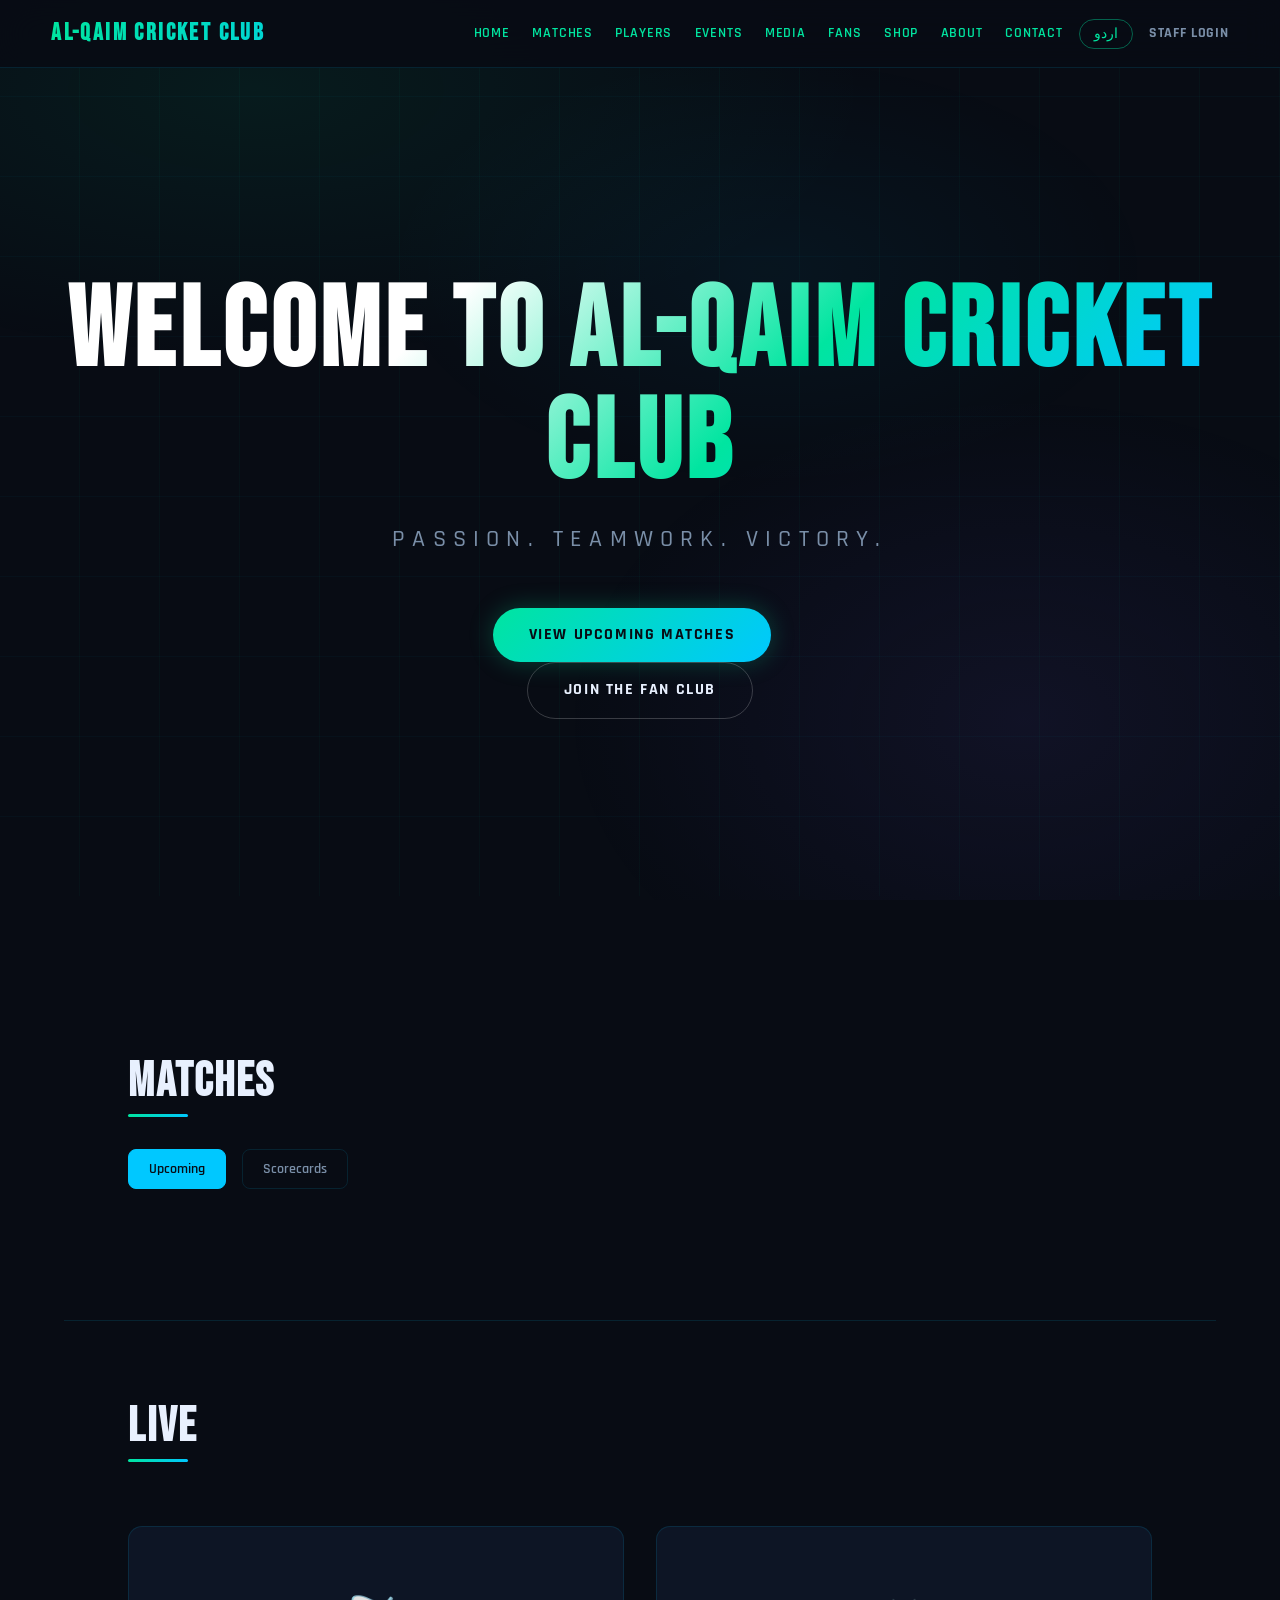
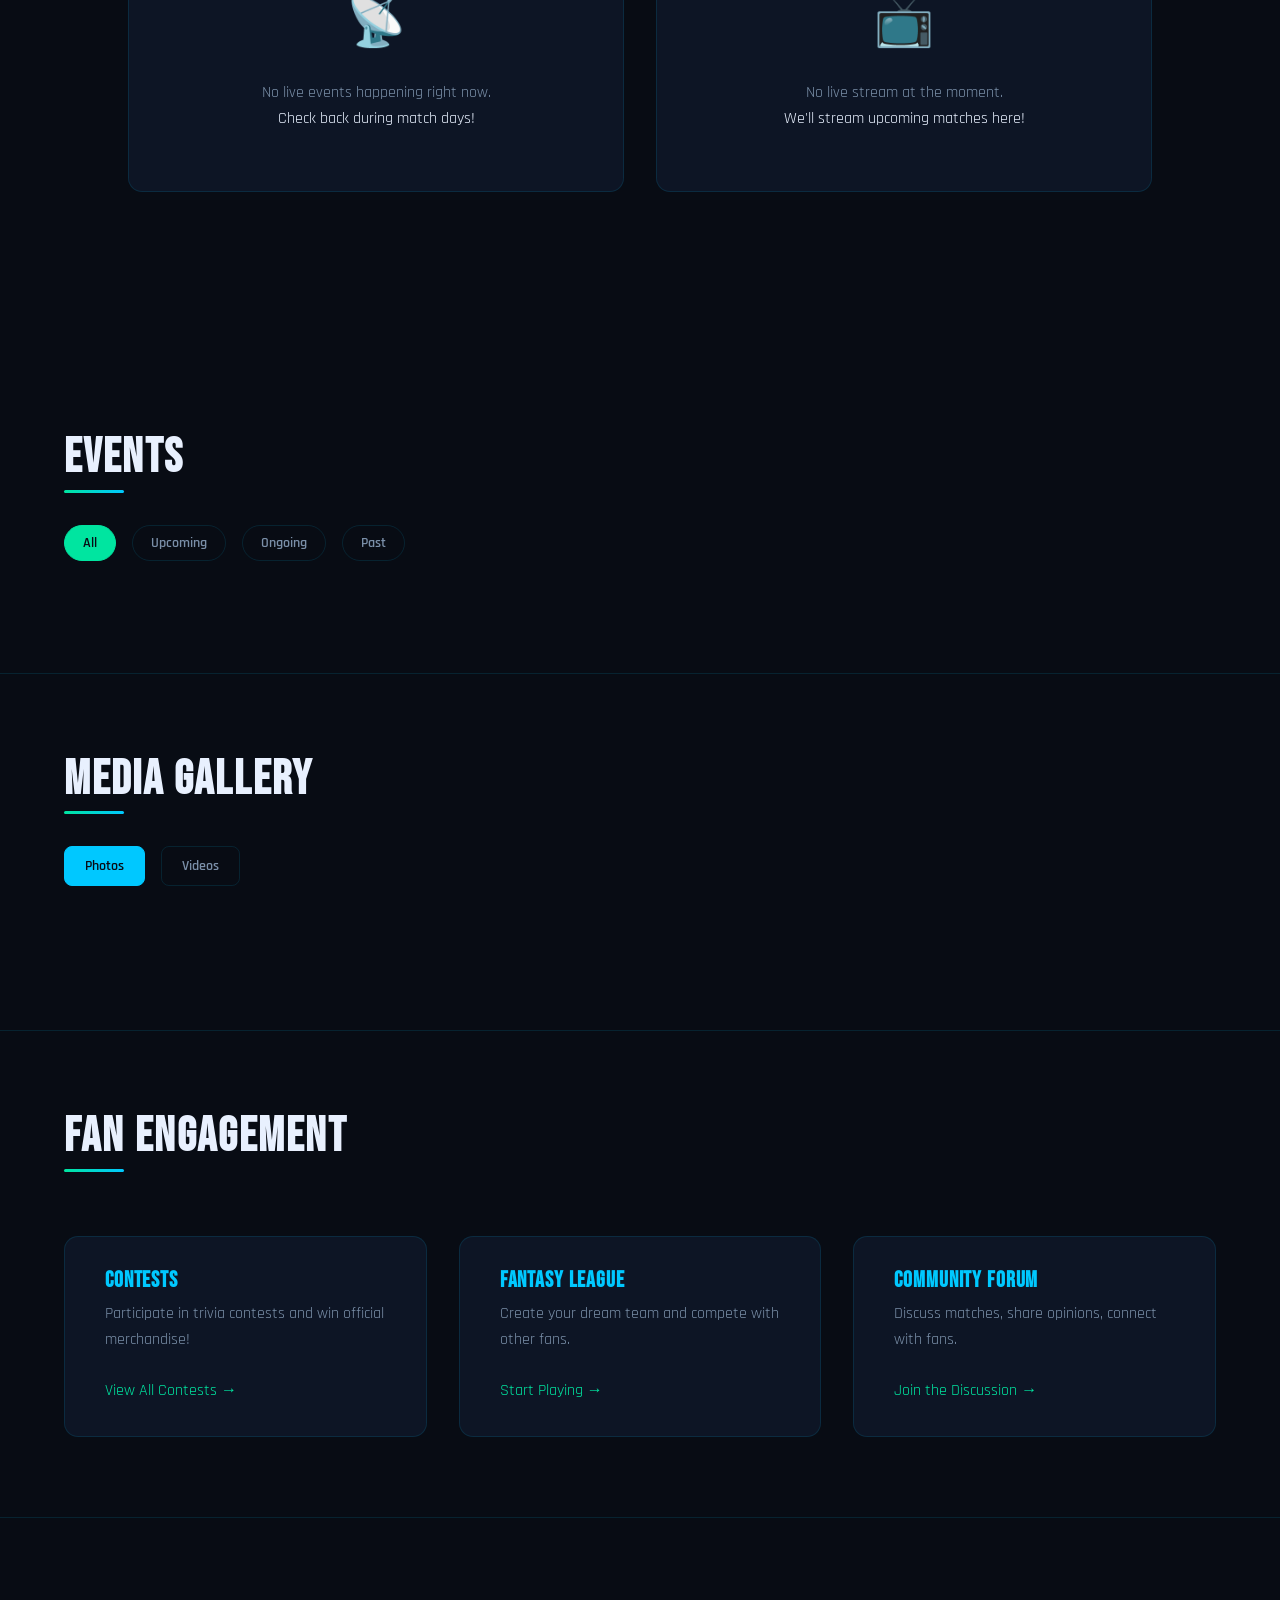
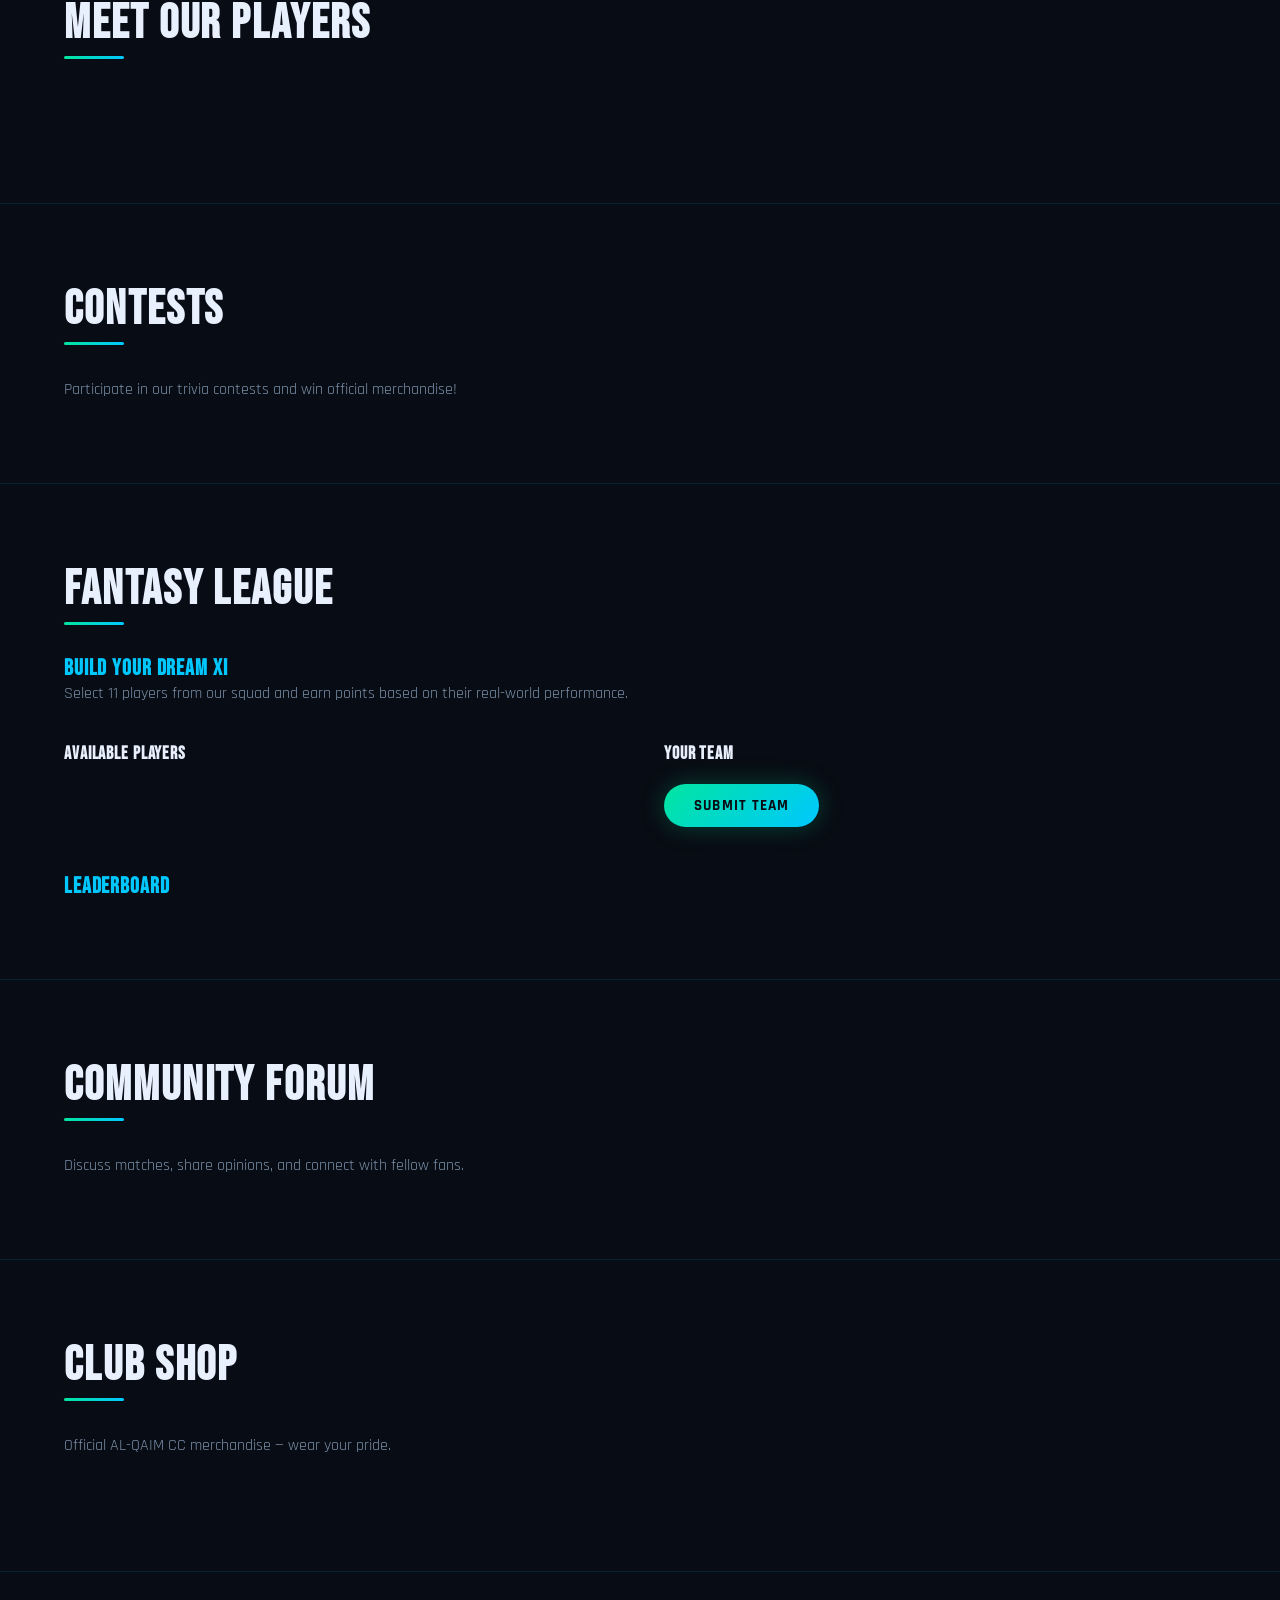
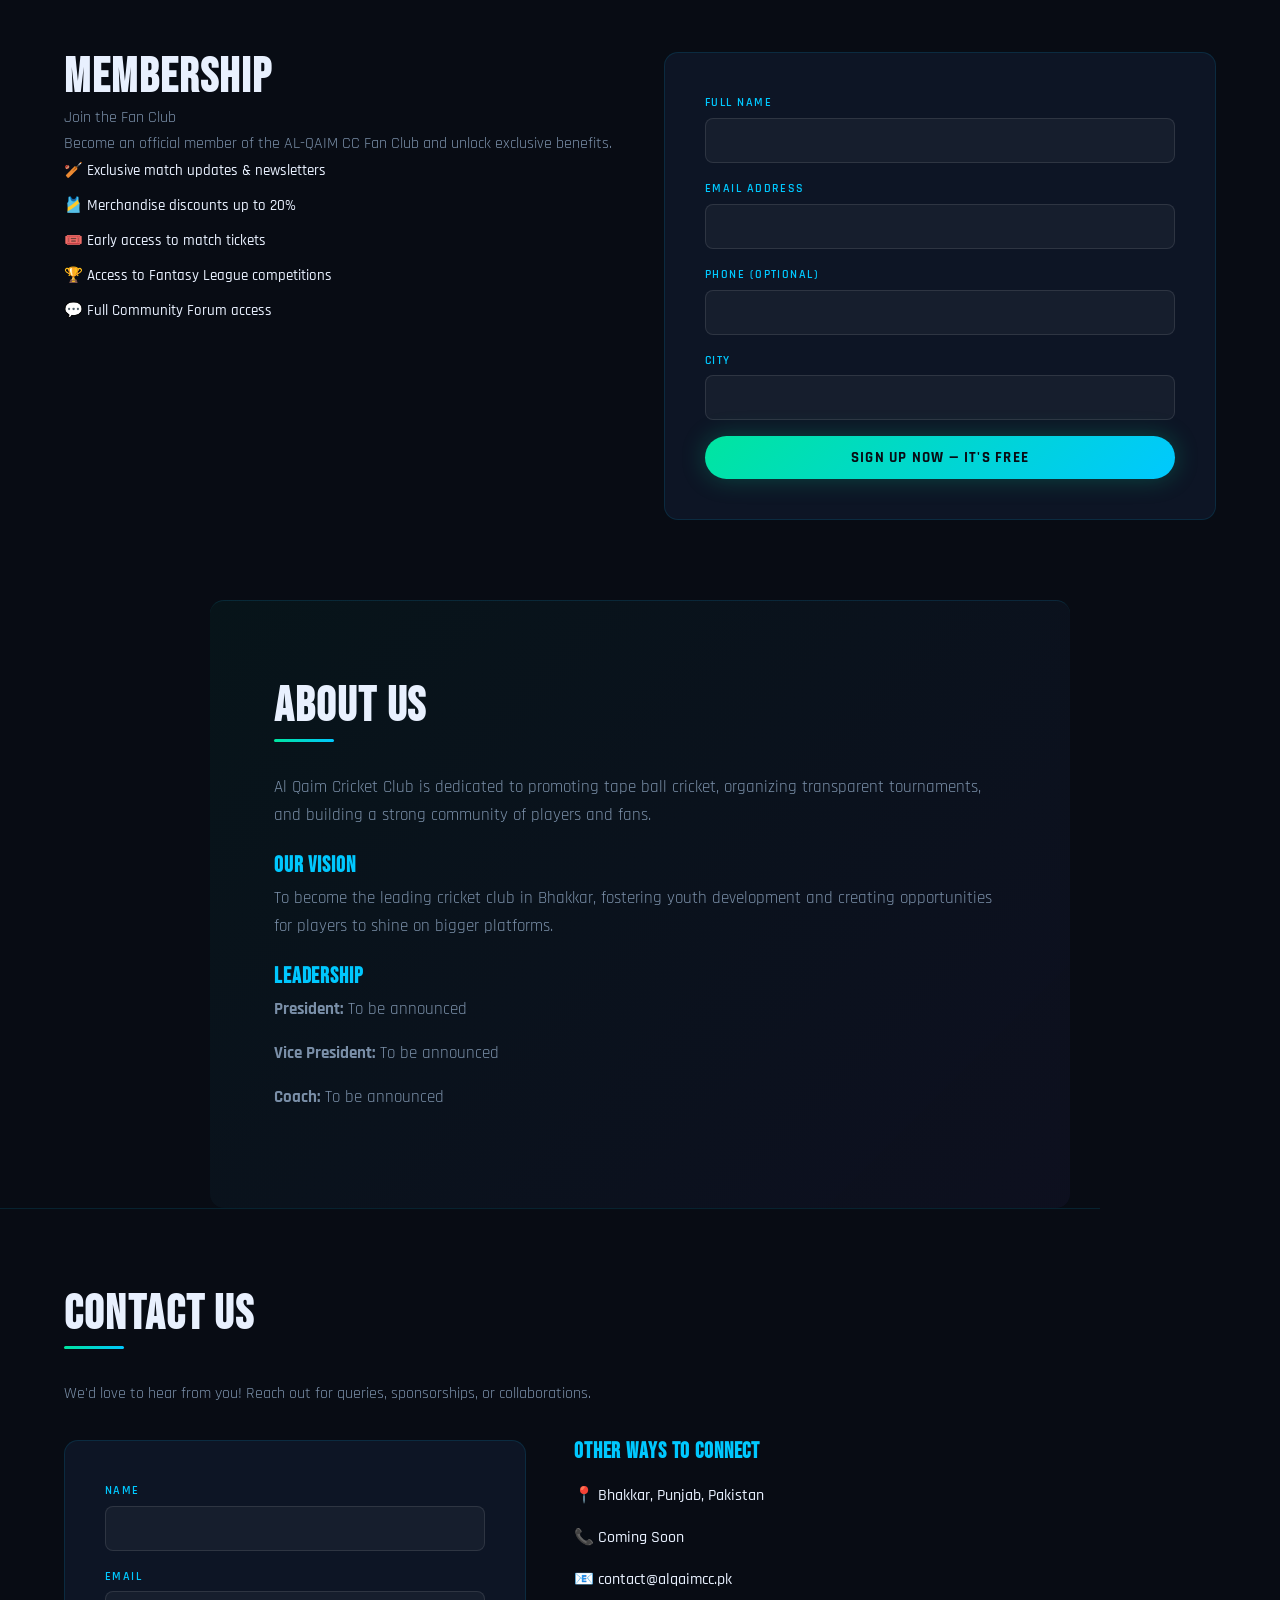
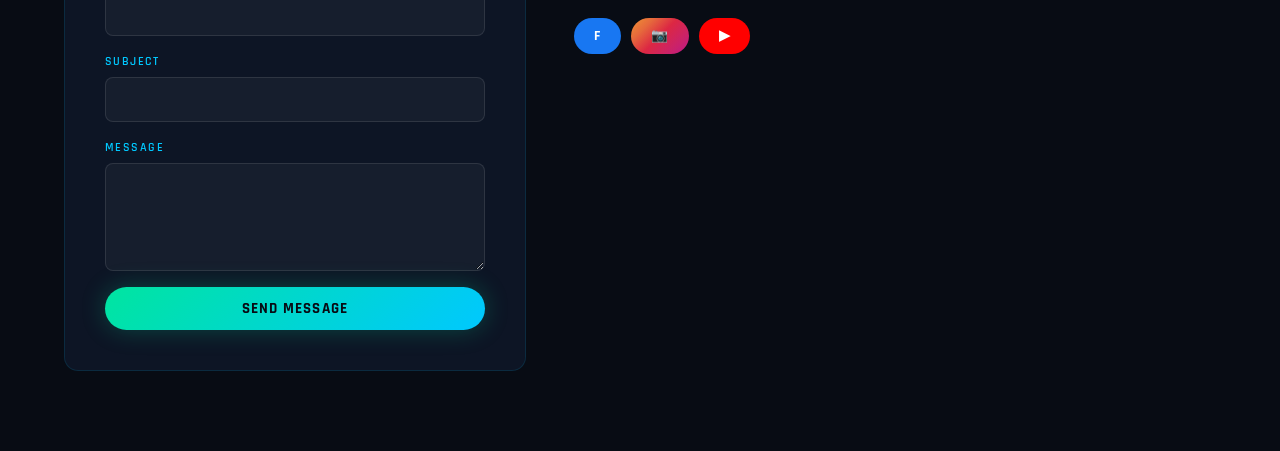
==== index.html @ 269bea6b "added the documents" ====
<!DOCTYPE html>
<html lang="en" dir="ltr">
<head>
  <meta charset="UTF-8">
  <meta name="viewport" content="width=device-width, initial-scale=1.0, maximum-scale=5.0, user-scalable=yes">
  <title>AL-QAIM CRICKET CLUB — Bhakkar, Punjab</title>
  <meta name="description" content="Official website of Al-Qaim Cricket Club, Bhakkar. Matches, players, live scores, events, media gallery and fan engagement.">
  <meta name="keywords" content="Al-Qaim Cricket Club, Bhakkar cricket, tape ball cricket, Pakistan cricket club">
  <meta name="author" content="AL-QAIM CRICKET CLUB">
  
  <!-- Open Graph (Social Sharing) -->
  <meta property="og:title" content="AL-QAIM CRICKET CLUB">
  <meta property="og:description" content="Official website of Al-Qaim Cricket Club, Bhakkar — Passion. Teamwork. Victory.">
  <meta property="og:type" content="website">
  <meta property="og:url" content="https://yourusername.github.io/al-qaim-cricket">
  <meta property="og:image" content="data:image/svg+xml,<svg xmlns='http://www.w3.org/2000/svg' viewBox='0 0 1200 630'><rect fill='%23080c14' width='1200' height='630'/><text x='600' y='315' font-size='200' text-anchor='middle' dominant-baseline='middle' fill='%2300e5a0'>🏏 AL-QAIM CC</text></svg>">
  
  <!-- Twitter Card -->
  <meta name="twitter:card" content="summary_large_image">
  <meta name="twitter:title" content="AL-QAIM CRICKET CLUB">
  <meta name="twitter:description" content="Official website of Al-Qaim Cricket Club, Bhakkar">
  
  <!-- Mobile & Icons -->
  <meta name="theme-color" content="#00e5a0">
  <meta name="apple-mobile-web-app-capable" content="yes">
  <meta name="apple-mobile-web-app-status-bar-style" content="black-translucent">
  <link rel="icon" href="data:image/svg+xml,<svg xmlns='http://www.w3.org/2000/svg' viewBox='0 0 100 100'><text y='.9em' font-size='90'>🏏</text></svg>">
  <link rel="apple-touch-icon" href="data:image/svg+xml,<svg xmlns='http://www.w3.org/2000/svg' viewBox='0 0 180 180'><rect fill='%23080c14' width='180' height='180' rx='40'/><text x='90' y='90' font-size='120' text-anchor='middle' dominant-baseline='middle'>🏏</text></svg>">
  
  <!-- Stylesheet -->
  <link rel="stylesheet" href="style.css">
</head>
<body>

  <!-- ══ NAV ══ -->
  <nav>
    <h1 data-i18n="nav_title">AL-QAIM CRICKET CLUB</h1>
    
    <!-- Mobile Menu Toggle -->
    <button class="hamburger" id="hamburger-toggle" aria-label="Toggle menu">
      <span></span>
      <span></span>
      <span></span>
    </button>
    
    <ul id="nav-menu" class="nav-menu">
      <li><a href="#hero"          data-i18n="nav_home">Home</a></li>
      <li><a href="#matches"       data-i18n="nav_matches">Matches</a></li>
      <li><a href="#players"       data-i18n="nav_players">Players</a></li>
      <li><a href="#events"        data-i18n="nav_events">Events</a></li>
      <li><a href="#media"         data-i18n="nav_media">Media</a></li>
      <li><a href="#fan-engagement" data-i18n="nav_fans">Fans</a></li>
      <li><a href="#shop"          data-i18n="nav_shop">Shop</a></li>
      <li><a href="#about"         data-i18n="nav_about">About</a></li>
      <li><a href="#contact"       data-i18n="nav_contact">Contact</a></li>
    </ul>
    
    <div class="nav-right">
      <button id="lang-toggle" class="lang-btn" onclick="toggleLanguage()" aria-label="Switch language">اردو</button>
      <a href="#" id="admin-login-link" data-i18n="nav_login">Staff Login</a>
    </div>
  </nav>

  <!-- ══ HERO ══ -->
  <header>
    <section id="hero">
      <h1 data-i18n="hero_title">Welcome to AL-QAIM CRICKET CLUB</h1>
      <p data-i18n="hero_sub">Passion. Teamwork. Victory.</p>
      <a href="#matches" data-i18n="hero_cta1">View Upcoming Matches</a>
      <a href="#membership" data-i18n="hero_cta2">Join the Fan Club</a>
    </section>
  </header>

  <main>
    <!-- ══ MATCHES ══ -->
    <section id="matches">
      <h2 data-i18n="matches_title">Matches</h2>
      <div class="matches-tabs">
        <button class="tab-btn active" onclick="switchMatchTab('upcoming',this)" data-i18n="tab_upcoming">Upcoming</button>
        <button class="tab-btn" onclick="switchMatchTab('scorecard',this)" data-i18n="tab_scorecard">Scorecards</button>
      </div>

      <!-- Upcoming -->
      <div id="tab-upcoming" class="tab-panel">
        <div class="section-header-row" style="margin-bottom:1.2rem;">
          <span></span>
          <button class="admin-btn add-btn hidden" id="open-add-match-modal" data-i18n="btn_add_match">+ Add Match</button>
        </div>
        <div id="upcoming-matches-list"></div>
      </div>

      <!-- Scorecards -->
      <div id="tab-scorecard" class="tab-panel hidden">
        <div class="section-header-row" style="margin-bottom:1.2rem;">
          <span></span>
          <button class="admin-btn add-btn hidden" id="open-add-scorecard-btn" data-i18n="btn_add_scorecard">+ Add Scorecard</button>
        </div>
        <div id="scorecards-list"></div>
      </div>
    </section>

    <!-- ══ LIVE ══ -->
    <section id="live-scores">
      <h2 data-i18n="live_title">Live</h2>
      <div class="live-grid">
        <!-- Score Panel -->
        <div class="live-score-card">
          <div id="live-no-match" class="live-offline">
            <div class="live-offline-icon">📡</div>
            <p data-i18n="live_no_event">No live events happening right now.</p>
            <span data-i18n="live_check_back">Check back during match days!</span>
          </div>
          <div id="live-score-panel" class="hidden">
            <p><strong data-i18n="live_team">AL-QAIM CC</strong> vs <strong id="live-opponent">—</strong></p>
            <p data-i18n="live_score_label">Score: <span id="live-runs">0</span>/<span id="live-wickets">0</span> (<span id="live-overs">0.0</span> overs)</p>
            <p data-i18n="live_target_label">Target: <span id="live-target">—</span></p>
            <p data-i18n="live_status_label">Status: <span id="live-status">—</span></p>
          </div>
          <div class="admin-only hidden live-admin-controls">
            <button class="admin-btn add-btn" onclick="openUpdateScoreModal()" data-i18n="btn_update_score">Update Score</button>
            <button class="admin-btn delete-btn" onclick="toggleLiveMatch()" id="live-toggle-btn" data-i18n="btn_go_live">Go Live</button>
          </div>
        </div>
        <!-- Streaming Panel -->
        <div class="live-stream-card">
          <div id="stream-offline" class="live-offline">
            <div class="live-offline-icon">📺</div>
            <p data-i18n="stream_no_event">No live stream at the moment.</p>
            <span data-i18n="stream_check_back">We'll stream upcoming matches here!</span>
          </div>
          <div id="stream-active" class="hidden">
            <div id="stream-embed-wrap"></div>
          </div>
          <div class="admin-only hidden" style="margin-top:1rem;">
            <button class="admin-btn add-btn" onclick="openStreamModal()" data-i18n="btn_set_stream">Set Stream URL</button>
            <button class="admin-btn delete-btn" onclick="stopStream()" id="stop-stream-btn" style="display:none;" data-i18n="btn_stop_stream">Stop Stream</button>
          </div>
        </div>
      </div>
    </section>
  </main>

  <!-- ══ EVENTS ══ -->
  <section id="events">
    <h2 data-i18n="events_title">Events</h2>
    <div class="events-filter">
      <button class="filter-btn active" onclick="filterEvents('all',this)" data-i18n="filter_all">All</button>
      <button class="filter-btn" onclick="filterEvents('upcoming',this)" data-i18n="filter_upcoming">Upcoming</button>
      <button class="filter-btn" onclick="filterEvents('current',this)" data-i18n="filter_current">Ongoing</button>
      <button class="filter-btn" onclick="filterEvents('past',this)" data-i18n="filter_past">Past</button>
      <button class="admin-btn add-btn hidden" id="open-add-event-btn" style="margin-left:auto;" data-i18n="btn_add_event">+ Add Event</button>
    </div>
    <div id="events-list"></div>
  </section>

  <!-- ══ MEDIA GALLERY ══ -->
  <section id="media">
    <h2 data-i18n="media_title">Media Gallery</h2>
    <div class="media-tabs">
      <button class="tab-btn active" onclick="switchMediaTab('photos',this)" data-i18n="tab_photos">Photos</button>
      <button class="tab-btn" onclick="switchMediaTab('videos',this)" data-i18n="tab_videos">Videos</button>
    </div>

    <div id="media-tab-photos" class="tab-panel">
      <div class="section-header-row" style="margin-bottom:1.2rem;">
        <span class="media-count" id="photo-count"></span>
        <button class="media-mgr-btn add-btn hidden" onclick="document.getElementById('photo-file-input').click()" data-i18n="btn_add_photo">+ Add Photos</button>
        <input type="file" id="photo-file-input" accept="image/*" multiple style="display:none" onchange="handlePhotoUpload(event)" aria-label="Upload photos">
      </div>
      <div id="photo-gallery" class="media-grid"></div>
    </div>

    <div id="media-tab-videos" class="tab-panel hidden">
      <div class="section-header-row" style="margin-bottom:1.2rem;">
        <span class="media-count" id="video-count"></span>
        <button class="media-mgr-btn add-btn hidden" onclick="document.getElementById('video-url-input').click()" data-i18n="btn_add_video">+ Add Videos</button>
        <input type="text" id="video-url-input" placeholder="Paste YouTube/Vimeo URL" style="display:none" onchange="handleVideoInput(event)" aria-label="Video URL input">
      </div>
      <div id="video-gallery" class="media-grid"></div>
    </div>
  </section>

  <!-- ══ FAN ENGAGEMENT ══ -->
  <section id="fan-engagement">
    <h2 data-i18n="fans_title">Fan Engagement</h2>
    <div style="display:grid; grid-template-columns:repeat(auto-fit,minmax(300px,1fr)); gap:2rem; margin-top:2rem;">
      <!-- Contests Card -->
      <div class="section-card">
        <h3 style="margin-bottom:0.5rem;" data-i18n="fans_contests">Contests</h3>
        <p style="margin-bottom:1.5rem;" data-i18n="fans_contests_sub">Participate in trivia contests and win official merchandise!</p>
        <a href="#contests" data-i18n="fans_view_contests">View All Contests →</a>
      </div>
      <!-- Fantasy Card -->
      <div class="section-card">
        <h3 style="margin-bottom:0.5rem;" data-i18n="fans_fantasy">Fantasy League</h3>
        <p style="margin-bottom:1.5rem;" data-i18n="fans_fantasy_sub">Create your dream team and compete with other fans.</p>
        <a href="#fantasy" data-i18n="fans_play">Start Playing →</a>
      </div>
      <!-- Forum Card -->
      <div class="section-card">
        <h3 style="margin-bottom:0.5rem;" data-i18n="fans_forum">Community Forum</h3>
        <p style="margin-bottom:1.5rem;" data-i18n="fans_forum_sub">Discuss matches, share opinions, connect with fans.</p>
        <a href="#forum" data-i18n="fans_discuss">Join the Discussion →</a>
      </div>
    </div>
  </section>

  <!-- ══ PLAYERS ══ -->
  <section id="players">
    <h2 data-i18n="players_title">Meet Our Players</h2>
    <button class="admin-btn add-btn hidden" id="open-add-player-btn" style="margin-bottom:2rem;" data-i18n="btn_add_player">+ Add Player</button>
    <div class="player-profiles" id="player-profiles"></div>
  </section>

  <!-- ══ CONTESTS ══ -->
  <section id="contests">
    <h2 data-i18n="contests_title">Contests</h2>
    <p data-i18n="contests_sub">Participate in our trivia contests and win official merchandise!</p>
    <button class="admin-btn add-btn hidden" id="open-add-contest-btn" style="margin-bottom:2rem;" data-i18n="btn_add_contest">+ Add Contest</button>
    <div id="contests-list"></div>
  </section>

  <!-- ══ FANTASY LEAGUE ══ -->
  <section id="fantasy">
    <h2 data-i18n="fantasy_title">Fantasy League</h2>
    <h3 data-i18n="fantasy_sub">Build Your Dream XI</h3>
    <p data-i18n="fantasy_desc">Select 11 players from our squad and earn points based on their real-world performance.</p>
    <div style="display:grid; grid-template-columns:1fr 1fr; gap:3rem; margin-top:2rem;">
      <div><h4 data-i18n="fantasy_available">Available Players</h4><div id="fantasy-players"></div></div>
      <div><h4>Your Team</h4><div id="fantasy-team"></div><button class="btn-primary" style="margin-top:1rem;" data-i18n="fantasy_submit">Submit Team</button></div>
    </div>
    <h3 style="margin-top:3rem;" data-i18n="fantasy_lb">Leaderboard</h3>
    <div id="fantasy-leaderboard"></div>
  </section>

  <!-- ══ FORUM ══ -->
  <section id="forum">
    <h2 data-i18n="forum_title">Community Forum</h2>
    <p data-i18n="forum_sub">Discuss matches, share opinions, and connect with fellow fans.</p>
    <button class="admin-btn add-btn hidden" id="open-add-topic-btn" style="margin-bottom:2rem;" onclick="openModal('new-topic-modal')" data-i18n="forum_new_topic">+ Start New Topic</button>
    <div id="forum-topics"></div>
  </section>

  <!-- ══ SHOP ══ -->
  <section id="shop">
    <h2 data-i18n="shop_title">Club Shop</h2>
    <p data-i18n="shop_sub">Official AL-QAIM CC merchandise — wear your pride.</p>
    <button class="admin-btn add-btn hidden" id="open-add-product-btn" style="margin-bottom:2rem;" data-i18n="btn_add_product">+ Add Product</button>
    <div id="shop-grid" class="shop-grid"></div>
  </section>

  <!-- ══ MEMBERSHIP ══ -->
  <section id="membership">
    <div class="membership-grid">
      <div class="membership-info">
        <h2 data-i18n="mem_title">Membership</h2>
        <p data-i18n="mem_join">Join the Fan Club</p>
        <p data-i18n="mem_desc">Become an official member of the AL-QAIM CC Fan Club and unlock exclusive benefits.</p>
        <ul class="benefit-list">
          <li data-i18n="mem_b1">🏏 Exclusive match updates & newsletters</li>
          <li data-i18n="mem_b2">🎽 Merchandise discounts up to 20%</li>
          <li data-i18n="mem_b3">🎟️ Early access to match tickets</li>
          <li data-i18n="mem_b4">🏆 Access to Fantasy League competitions</li>
          <li data-i18n="mem_b5">💬 Full Community Forum access</li>
        </ul>
        <div class="member-count" id="member-count"></div>
        <div class="admin-panel hidden" id="members-admin-panel">
          <h3 style="margin-top:2rem;">Member List</h3>
          <table class="members-table" id="members-table"></table>
        </div>
      </div>
      <form id="membership-form" style="background:var(--bg-card); border:1px solid var(--border); border-radius:var(--radius); padding:2.5rem;">
        <div class="form-group"><label data-i18n="mem_name">Full Name</label><input type="text" id="mem-name" required></div>
        <div class="form-group"><label data-i18n="mem_email">Email Address</label><input type="email" id="mem-email" required></div>
        <div class="form-group"><label data-i18n="mem_phone">Phone (optional)</label><input type="tel" id="mem-phone"></div>
        <div class="form-group"><label data-i18n="mem_city">City</label><input type="text" id="mem-city"></div>
        <button type="submit" class="btn-primary" style="width:100%;" data-i18n="mem_submit">Sign Up Now — It's Free</button>
      </form>
    </div>
    <div id="membership-success-modal" class="modal-overlay hidden">
      <div class="modal-box">
        <h3 data-i18n="mem_success_title">Welcome to the family!</h3>
        <p data-i18n="mem_success_sub">You're now an official AL-QAIM CC Fan Club member.</p>
        <button class="btn-primary" onclick="closeModal('membership-success-modal')" style="width:100%; margin-top:1rem;">Close</button>
      </div>
    </div>
  </section>

  <!-- ══ ABOUT ══ -->
  <section id="about">
    <h2 data-i18n="about_title">About Us</h2>
    <p data-i18n="about_p1">Al Qaim Cricket Club is dedicated to promoting tape ball cricket, organizing transparent tournaments, and building a strong community of players and fans.</p>
    
    <h3 data-i18n="about_vision">Our Vision</h3>
    <p data-i18n="about_vision_p">To become the leading cricket club in Bhakkar, fostering youth development and creating opportunities for players to shine on bigger platforms.</p>
    
    <h3 data-i18n="about_leadership">Leadership</h3>
    <p><strong data-i18n="about_president">President:</strong> <span id="president-name">To be announced</span></p>
    <p><strong data-i18n="about_vp">Vice President:</strong> <span id="vp-name">To be announced</span></p>
    <p><strong data-i18n="about_coach">Coach:</strong> <span id="coach-name">To be announced</span></p>
  </section>

  <!-- ══ CONTACT ══ -->
  <section id="contact">
    <h2 data-i18n="contact_title">Contact Us</h2>
    <p data-i18n="contact_sub">We'd love to hear from you! Reach out for queries, sponsorships, or collaborations.</p>
    
    <div class="contact-grid">
      <form id="contact-form" class="contact-form">
        <div class="form-group"><label data-i18n="contact_name">Name</label><input type="text" id="contact-name" required></div>
        <div class="form-group"><label data-i18n="contact_email">Email</label><input type="email" id="contact-email" required></div>
        <div class="form-group"><label data-i18n="contact_subject">Subject</label><input type="text" id="contact-subject" required></div>
        <div class="form-group"><label data-i18n="contact_message">Message</label><textarea id="contact-message" rows="4" required></textarea></div>
        <button type="submit" class="btn-primary" style="width:100%;" data-i18n="contact_send">Send Message</button>
      </form>
      
      <div class="contact-info">
        <h3 data-i18n="contact_other">Other Ways to Connect</h3>
        <div class="contact-detail">📍 Bhakkar, Punjab, Pakistan</div>
        <div class="contact-detail">📞 Coming Soon</div>
        <div class="contact-detail">📧 contact@alqaimcc.pk</div>
        <div class="social-links">
          <button class="social-btn fb" onclick="alert('Facebook page coming soon')" aria-label="Facebook">f</button>
          <button class="social-btn ig" onclick="alert('Instagram coming soon')" aria-label="Instagram">📷</button>
          <button class="social-btn yt" onclick="alert('YouTube channel coming soon')" aria-label="YouTube">▶</button>
        </div>
        <div class="admin-panel hidden" id="contact-admin-panel" style="margin-top:2rem;">
          <h3>Messages</h3>
          <div class="messages-list" id="messages-list"></div>
        </div>
      </div>
    </div>
  </section>

  <!-- ══ LOGIN MODAL ══ -->
  <div id="login-modal" class="modal-overlay hidden">
    <div class="login-box">
      <div class="login-logo" data-i18n="nav_title">AL-QAIM CRICKET CLUB</div>
      <div class="login-sub" data-i18n="login_sub">Staff Panel — Secure Login</div>
      <label data-i18n="login_user">Username</label>
      <input type="text" id="u-input" placeholder="admin / mediamgr / scorekeeper / shopmgr" autocomplete="off">
      <label data-i18n="login_pass">Password</label>
      <input type="password" id="p-input" placeholder="•••••" autocomplete="off">
      <button id="login-btn" onclick="doLogin()" data-i18n="login_btn">Login</button>
      <div id="login-error" data-i18n="login_error">⚠ Invalid credentials. Please try again.</div>
      <button class="close-btn" onclick="closeLoginModal()">&times;</button>
      <div style="margin-top: 1.5rem; padding-top: 1.5rem; border-top: 1px solid var(--border); font-size: 0.8rem; color: var(--text-muted);">
        <strong>⚠️ NOTE FOR PRODUCTION:</strong> This authentication is client-side only for demonstration. For production deployment, implement server-side authentication with proper security.
      </div>
    </div>
  </div>

  <!-- ══ MODALS (Rest of modals from original file) ══ -->
  <!-- Add Match Modal -->
  <div id="add-match-modal" class="modal-overlay hidden">
    <div class="modal-box">
      <span class="close-btn" onclick="closeModal('add-match-modal')">&times;</span>
      <h3>Add New Match</h3>
      <form id="add-match-form">
        <div class="form-group"><label>Opponent</label><input type="text" required></div>
        <div class="form-group"><label>Date</label><input type="date" required></div>
        <div class="form-group"><label>Venue</label><input type="text" required></div>
        <div class="form-group"><label>Match Type</label><select><option>T20</option><option>ODI</option><option>Test</option></select></div>
        <button type="submit" class="btn-primary">Add Match</button>
      </form>
    </div>
  </div>

  <!-- Add Player Modal -->
  <div id="add-player-modal" class="modal-overlay hidden">
    <div class="modal-box modal-wide">
      <span class="close-btn" onclick="closeModal('add-player-modal')">&times;</span>
      <h3>Add Player</h3>
      <form id="add-player-form">
        <div style="display:grid; grid-template-columns:1fr 1fr; gap:1rem;">
          <div class="form-group"><label>Player Name</label><input type="text" id="p-name" required></div>
          <div class="form-group"><label>Jersey #</label><input type="number" id="p-jersey" min="1" max="99"></div>
          <div class="form-group">
            <label>Role</label>
            <select id="p-role" required>
              <option value="">Select role</option>
              <option>Batsman</option><option>Bowler</option><option>All-rounder</option><option>Wicketkeeper</option>
            </select>
          </div>
          <div class="form-group"><label>Batting Style</label><input type="text" id="p-bat-style" placeholder="Right-hand / Left-hand"></div>
          <div class="form-group"><label>Bowling Style</label><input type="text" id="p-bowl-style" placeholder="Right-arm fast / Leg-spin..."></div>
          <div class="form-group"><label>Matches Played</label><input type="number" id="p-matches" min="0" value="0"></div>
          <div class="form-group"><label>Runs Scored</label><input type="number" id="p-runs" min="0" value="0"></div>
          <div class="form-group"><label>Highest Score</label><input type="number" id="p-hs" min="0" value="0"></div>
          <div class="form-group"><label>Batting Avg</label><input type="number" id="p-avg" step="0.01" min="0" value="0"></div>
          <div class="form-group"><label>Strike Rate</label><input type="number" id="p-sr" step="0.01" min="0" value="0"></div>
          <div class="form-group"><label>Wickets</label><input type="number" id="p-wkts" min="0" value="0"></div>
          <div class="form-group"><label>Best Bowling</label><input type="text" id="p-bb" placeholder="e.g. 4/18"></div>
          <div class="form-group"><label>Bowling Avg</label><input type="number" id="p-bowl-avg" step="0.01" min="0" value="0"></div>
          <div class="form-group"><label>Economy Rate</label><input type="number" id="p-eco" step="0.01" min="0" value="0"></div>
        </div>
        <div class="form-group" style="margin-top:0.5rem;"><label>Bio</label><textarea id="p-bio" rows="2"></textarea></div>
        <div class="form-group">
          <label>Player Photo</label>
          <div class="file-upload-area" onclick="document.getElementById('p-img-file').click()">
            <span id="p-img-label">📷 Click to browse photo</span>
            <input type="file" id="p-img-file" accept="image/*" style="display:none" onchange="previewPlayerImg(event)">
          </div>
          <img id="p-img-preview" src="" alt="" style="display:none; width:80px; height:80px; border-radius:50%; object-fit:cover; margin-top:8px; border:2px solid var(--accent-green);">
        </div>
        <button type="submit" class="btn-primary">Add Player</button>
      </form>
    </div>
  </div>

  <!-- Player Stats Card Modal -->
  <div id="player-stats-modal" class="modal-overlay hidden">
    <div class="modal-box modal-wide">
      <span class="close-btn" onclick="closeModal('player-stats-modal')">&times;</span>
      <div id="player-stats-content"></div>
    </div>
  </div>

  <!-- Add Event Modal -->
  <div id="add-event-modal" class="modal-overlay hidden">
    <div class="modal-box">
      <span class="close-btn" onclick="closeModal('add-event-modal')">&times;</span>
      <h3>Add Event</h3>
      <form id="add-event-form">
        <div class="form-group"><label>Event Title</label><input type="text" id="ev-title" required></div>
        <div class="form-group"><label>Description</label><textarea id="ev-desc" rows="2"></textarea></div>
        <div class="form-group"><label>Start Date</label><input type="date" id="ev-start" required></div>
        <div class="form-group"><label>End Date</label><input type="date" id="ev-end" required></div>
        <div class="form-group"><label>Venue</label><input type="text" id="ev-venue"></div>
        <div class="form-group">
          <label>Type</label>
          <select id="ev-type">
            <option value="tournament">Tournament</option>
            <option value="training">Training Camp</option>
            <option value="social">Social Event</option>
            <option value="trial">Player Trials</option>
          </select>
        </div>
        <button type="submit" class="btn-primary">Add Event</button>
      </form>
    </div>
  </div>

  <!-- Add Contest Modal -->
  <div id="add-contest-modal" class="modal-overlay hidden">
    <div class="modal-box">
      <span class="close-btn" onclick="closeModal('add-contest-modal')">&times;</span>
      <h3>Add New Contest</h3>
      <form id="add-contest-form">
        <div class="form-group"><label>Title</label><input type="text" id="ct-title" required></div>
        <div class="form-group"><label>Description</label><textarea id="ct-desc" rows="2" required></textarea></div>
        <div class="form-group"><label>Question</label><input type="text" id="ct-question" required></div>
        <div class="form-group"><label>Correct Answer</label><input type="text" id="ct-answer" required></div>
        <div class="form-group"><label>Prize</label><input type="text" id="ct-prize" required></div>
        <button type="submit" class="btn-primary">Add Contest</button>
      </form>
    </div>
  </div>

  <!-- Add Product Modal -->
  <div id="add-product-modal" class="modal-overlay hidden">
    <div class="modal-box">
      <span class="close-btn" onclick="closeModal('add-product-modal')">&times;</span>
      <h3>Add Shop Product</h3>
      <form id="add-product-form">
        <div class="form-group"><label>Product Name</label><input type="text" id="prod-name" required></div>
        <div class="form-group"><label>Description</label><textarea id="prod-desc" rows="2" required></textarea></div>
        <div class="form-group"><label>Price (PKR)</label><input type="number" id="prod-price" min="0" required></div>
        <div class="form-group">
          <label>Category</label>
          <select id="prod-cat">
            <option value="jersey">Jersey</option>
            <option value="cap">Cap</option>
            <option value="equipment">Equipment</option>
            <option value="accessories">Accessories</option>
          </select>
        </div>
        <div class="form-group">
          <label>Product Image</label>
          <div class="file-upload-area" onclick="document.getElementById('prod-img-file').click()">
            <span id="prod-img-label">📷 Click to browse image</span>
            <input type="file" id="prod-img-file" accept="image/*" style="display:none" onchange="previewProductImg(event)">
          </div>
          <img id="prod-img-preview" src="" alt="" style="display:none; width:100px; height:100px; object-fit:cover; margin-top:8px; border-radius:8px; border:1px solid var(--border);">
        </div>
        <button type="submit" class="btn-primary">Add Product</button>
      </form>
    </div>
  </div>

  <!-- New Forum Topic Modal -->
  <div id="new-topic-modal" class="modal-overlay hidden">
    <div class="modal-box">
      <span class="close-btn" onclick="closeModal('new-topic-modal')">&times;</span>
      <h3>Start a New Discussion</h3>
      <form id="new-topic-form">
        <div class="form-group"><label>Your Name</label><input type="text" id="topic-author" required></div>
        <div class="form-group"><label>Topic Title</label><input type="text" id="topic-title" required></div>
        <div class="form-group"><label>Your Message</label><textarea id="topic-body" rows="4" required></textarea></div>
        <button type="submit" class="btn-primary">Post Topic</button>
      </form>
    </div>
  </div>

  <!-- Forum Thread Modal -->
  <div id="thread-modal" class="modal-overlay hidden">
    <div class="modal-box modal-wide">
      <span class="close-btn" onclick="closeModal('thread-modal')">&times;</span>
      <h3 id="thread-title"></h3>
      <div id="thread-replies"></div>
      <form id="reply-form">
        <div class="form-group"><label>Your Name</label><input type="text" id="reply-author" required></div>
        <div class="form-group"><label>Reply</label><textarea id="reply-body" rows="3" required></textarea></div>
        <button type="submit" class="btn-primary">Post Reply</button>
      </form>
    </div>
  </div>

  <script src="script.js"></script>
</body>
</html>
---- style.css ----
/* ============================================================
   AL-QAIM CRICKET CLUB — Complete Stylesheet v4 (GitHub Edition)
   Improved Urdu fonts + Mobile responsiveness
   ============================================================ */
@import url('https://fonts.googleapis.com/css2?family=Bebas+Neue&family=Rajdhani:wght@400;500;600;700&family=Inter:wght@300;400;500;600&family=Noto+Nastaliq+Urdu:wght@400;700&family=Noto+Sans+Urdu:wght@400;500;700&display=swap');

/* ── Root Variables ── */
:root {
  --bg-base:       #080c14;
  --bg-card:       #0d1525;
  --bg-card2:      #111b2e;
  --accent-green:  #00e5a0;
  --accent-cyan:   #00c8ff;
  --accent-violet: #7c5cfc;
  --accent-gold:   #f5c842;
  --accent-red:    #ff4d6d;
  --text-primary:  #e8f0fe;
  --text-muted:    #7a8fa8;
  --border:        rgba(0,200,255,0.12);
  --glow-green:    0 0 24px rgba(0,229,160,0.25);
  --glow-cyan:     0 0 24px rgba(0,200,255,0.2);
  --radius:        14px;
  --radius-sm:     8px;
  --transition:    0.3s cubic-bezier(.4,0,.2,1);
}

/* ── Reset ── */
*, *::before, *::after { box-sizing: border-box; margin: 0; padding: 0; }
html { scroll-behavior: smooth; }

body {
  font-family: 'Rajdhani', sans-serif;
  background: var(--bg-base);
  color: var(--text-primary);
  line-height: 1.65;
  overflow-x: hidden;
}

/* ── URDU LANGUAGE SUPPORT (IMPROVED) ── */
body.urdu {
  font-family: 'Noto Sans Urdu', 'Noto Nastaliq Urdu', Arial, sans-serif;
  direction: rtl;
  text-align: right;
  line-height: 1.85;
}

body.urdu nav ul { flex-direction: row-reverse; }
body.urdu nav .nav-right { flex-direction: row-reverse; }

body.urdu h1, 
body.urdu h2, 
body.urdu h3, 
body.urdu h4 { 
  font-family: 'Noto Nastaliq Urdu', serif; 
  letter-spacing: -0.02em;
  line-height: 1.3;
}

body.urdu form { text-align: right; }
body.urdu input, body.urdu textarea, body.urdu select { text-align: right; }

body::before {
  content: '';
  position: fixed; inset: 0;
  background:
    radial-gradient(ellipse 80% 50% at 20% 10%, rgba(0,229,160,0.07) 0%, transparent 60%),
    radial-gradient(ellipse 60% 60% at 80% 80%, rgba(124,92,252,0.08) 0%, transparent 60%),
    radial-gradient(ellipse 50% 40% at 60% 30%, rgba(0,200,255,0.05) 0%, transparent 60%);
  pointer-events: none; z-index: 0;
}

/* ── Typography ── */
h1,h2,h3 { font-family: 'Bebas Neue', sans-serif; letter-spacing: 0.04em; line-height: 1.1; }
h2 { font-size: clamp(2rem,4vw,3rem); color: var(--text-primary); }
h3 { font-size: 1.35rem; color: var(--accent-cyan); }
h4 { font-family: 'Bebas Neue', sans-serif; font-size: 1.1rem; letter-spacing: 0.05em; color: var(--text-primary); }
p  { font-size: 1rem; color: var(--text-muted); font-weight: 400; }
a  { color: var(--accent-green); text-decoration: none; transition: color var(--transition); }
a:hover { color: var(--accent-cyan); }
a:focus-visible { outline: 2px solid var(--accent-green); outline-offset: 2px; }
hr { border: none; border-top: 1px solid var(--border); margin: 1.5rem 0; }

/* ── NAV ── */
nav {
  position: sticky; top: 0; z-index: 200;
  display: flex; align-items: center; justify-content: space-between;
  padding: 0 4vw; height: 68px;
  background: rgba(8,12,20,0.9);
  backdrop-filter: blur(18px);
  border-bottom: 1px solid var(--border);
  gap: 1rem;
}

nav h1 {
  font-family: 'Bebas Neue', sans-serif; font-size: 1.5rem; letter-spacing: 0.1em; white-space: nowrap;
  background: linear-gradient(90deg, var(--accent-green), var(--accent-cyan));
  -webkit-background-clip: text; -webkit-text-fill-color: transparent; background-clip: text;
  flex: 1;
}

/* Hamburger Menu (Hidden by default on desktop) */
.hamburger {
  display: none;
  flex-direction: column;
  background: none;
  border: none;
  cursor: pointer;
  gap: 5px;
  padding: 5px;
}

.hamburger span {
  width: 24px;
  height: 2px;
  background: var(--accent-green);
  border-radius: 2px;
  transition: all var(--transition);
}

.hamburger.active span:nth-child(1) { transform: rotate(45deg) translate(8px, 8px); }
.hamburger.active span:nth-child(2) { opacity: 0; }
.hamburger.active span:nth-child(3) { transform: rotate(-45deg) translate(7px, -7px); }

.nav-menu {
  display: flex; 
  list-style: none; 
  gap: 1.4rem; 
  flex-wrap: nowrap;
}

nav ul li { 
  font-size: 0.85rem; 
  font-weight: 600; 
  letter-spacing: 0.06em; 
  text-transform: uppercase; 
  color: var(--text-muted); 
  position: relative; 
}

nav ul li::after { 
  content:''; 
  position:absolute; 
  bottom:-4px; 
  left:0; 
  width:0; 
  height:2px; 
  background:linear-gradient(90deg,var(--accent-green),var(--accent-cyan)); 
  border-radius:2px; 
  transition:width var(--transition); 
}

nav ul li:hover { color: var(--text-primary); }
nav ul li:hover::after { width: 100%; }

.nav-right { 
  display: flex; 
  align-items: center; 
  gap: 1rem; 
  white-space: nowrap; 
  flex-direction: row;
}

#admin-login-link { 
  font-size: 0.85rem; 
  font-weight: 700; 
  letter-spacing: 0.06em; 
  text-transform: uppercase; 
  color: var(--text-muted); 
}

.lang-btn {
  padding: 5px 14px; 
  border-radius: 100px; 
  border: 1px solid rgba(0,229,160,0.4);
  background: transparent; 
  color: var(--accent-green); 
  font-family: 'Noto Sans Urdu', 'Rajdhani', sans-serif;
  font-size: 0.9rem; 
  cursor: pointer; 
  transition: all var(--transition);
}

.lang-btn:hover { background: rgba(0,229,160,0.1); }
.lang-btn:focus-visible { outline: 2px solid var(--accent-green); }

/* ── HERO ── */
header { position: relative; overflow: hidden; }

#hero {
  min-height: 92vh; 
  display: flex; 
  flex-direction: column;
  align-items: center; 
  justify-content: center; 
  text-align: center;
  padding: 6rem 5vw 4rem; 
  position: relative; 
  z-index: 1;
}

#hero::before {
  content:''; 
  position:absolute; 
  inset:0;
  background: repeating-linear-gradient(90deg,transparent,transparent 79px,rgba(0,229,160,0.03) 79px,rgba(0,229,160,0.03) 80px),
              repeating-linear-gradient(0deg,transparent,transparent 79px,rgba(0,200,255,0.03) 79px,rgba(0,200,255,0.03) 80px);
  pointer-events:none;
}

#hero h1 {
  font-size: clamp(3rem,10vw,7rem); 
  line-height:1;
  background: linear-gradient(135deg,#fff 30%,var(--accent-green) 60%,var(--accent-cyan) 90%);
  -webkit-background-clip:text; 
  -webkit-text-fill-color:transparent; 
  background-clip:text;
  margin-bottom:1.2rem; 
  animation: fadeUp 0.9s ease both;
}

#hero p { 
  font-size:clamp(1rem,2.5vw,1.5rem); 
  font-weight:500; 
  color:var(--text-muted); 
  letter-spacing:0.3em; 
  text-transform:uppercase; 
  margin-bottom:3rem; 
  animation:fadeUp 0.9s 0.2s ease both; 
}

#hero a {
  display:inline-block; 
  padding:14px 36px; 
  border-radius:100px;
  font-family:'Rajdhani',sans-serif; 
  font-weight:700; 
  font-size:1rem; 
  letter-spacing:0.1em; 
  text-transform:uppercase;
  transition:all var(--transition); 
  animation:fadeUp 0.9s 0.35s ease both;
}

#hero a:first-of-type { 
  background:linear-gradient(135deg,var(--accent-green),var(--accent-cyan)); 
  color:#080c14; 
  margin-right:1rem; 
  box-shadow:var(--glow-green); 
}

#hero a:first-of-type:hover { 
  transform:translateY(-3px) scale(1.03); 
  box-shadow:0 0 40px rgba(0,229,160,0.45); 
}

#hero a:last-of-type { 
  background:transparent; 
  color:var(--text-primary); 
  border:1.5px solid rgba(255,255,255,0.2); 
}

#hero a:last-of-type:hover { 
  border-color:var(--accent-cyan); 
  color:var(--accent-cyan); 
  box-shadow:var(--glow-cyan); 
  transform:translateY(-3px); 
}

/* ── LAYOUT ── */
main, section { 
  position:relative; 
  z-index:1; 
  padding:5rem 5vw; 
}

section + section { border-top:1px solid var(--border); }

section > h2 { 
  margin-bottom:2.5rem; 
  position:relative; 
  display:inline-block; 
}

section > h2::after { 
  content:''; 
  position:absolute; 
  bottom:-8px; 
  left:0; 
  width:60px; 
  height:3px; 
  background:linear-gradient(90deg,var(--accent-green),var(--accent-cyan)); 
  border-radius:2px; 
}

/* ── SHARED UTILITIES ── */
.section-card { 
  background:var(--bg-card); 
  border:1px solid var(--border); 
  border-radius:var(--radius); 
  padding:2rem 2.5rem; 
}

.section-header-row { 
  display:flex; 
  align-items:center; 
  justify-content:space-between; 
  flex-wrap:wrap; 
  gap:1rem; 
}

.admin-panel { 
  margin-top:2rem; 
  padding-top:1.5rem; 
  border-top:1px solid var(--border); 
}

.form-group { 
  display:flex; 
  flex-direction:column; 
  gap:5px; 
  margin-bottom:1rem; 
}

.form-group label { 
  font-size:0.75rem; 
  font-weight:600; 
  letter-spacing:0.12em; 
  text-transform:uppercase; 
  color:var(--accent-cyan); 
}

.form-group input, 
.form-group textarea, 
.form-group select {
  background:rgba(255,255,255,0.04); 
  border:1px solid rgba(255,255,255,0.1); 
  border-radius:var(--radius-sm);
  padding:11px 14px; 
  color:var(--text-primary); 
  font-family:'Rajdhani',sans-serif; 
  font-size:1rem; 
  outline:none; 
  width:100%;
  transition:border-color var(--transition), box-shadow var(--transition);
}

.form-group input:focus, 
.form-group textarea:focus, 
.form-group select:focus { 
  border-color:var(--accent-cyan); 
  box-shadow:0 0 0 3px rgba(0,200,255,0.1); 
}

.form-group select option { 
  background:var(--bg-card); 
}

.btn-primary {
  display:inline-block; 
  padding:12px 30px;
  background:linear-gradient(135deg,var(--accent-green),var(--accent-cyan)); 
  color:#080c14;
  border:none; 
  border-radius:100px; 
  font-family:'Rajdhani',sans-serif; 
  font-weight:700;
  font-size:0.95rem; 
  letter-spacing:0.08em; 
  text-transform:uppercase; 
  cursor:pointer;
  transition:all var(--transition); 
  box-shadow:var(--glow-green);
}

.btn-primary:hover { transform:translateY(-2px); box-shadow:0 0 40px rgba(0,229,160,0.45); }
.btn-primary:focus-visible { outline: 2px solid var(--accent-green); }

.btn-primary:disabled { opacity: 0.5; cursor: not-allowed; }

.admin-btn {
  padding:8px 16px; 
  background:transparent; 
  border:1px solid var(--accent-cyan); 
  border-radius:var(--radius-sm);
  color:var(--accent-cyan); 
  font-family:'Rajdhani',sans-serif; 
  font-weight:600;
  font-size:0.75rem; 
  text-transform:uppercase; 
  cursor:pointer; 
  transition:all var(--transition);
}

.admin-btn:hover { background:rgba(0,200,255,0.1); }
.admin-btn.add-btn { border-color:var(--accent-green); color:var(--accent-green); }
.admin-btn.add-btn:hover { background:rgba(0,229,160,0.1); }
.admin-btn.delete-btn { border-color:var(--accent-red); color:var(--accent-red); }
.admin-btn.delete-btn:hover { background:rgba(255,77,109,0.1); }

.hidden { display:none !important; }

/* ── TABS ── */
.matches-tabs, .media-tabs {
  display:flex; 
  gap:1rem; 
  margin-bottom:2rem; 
  flex-wrap:wrap;
}

.tab-btn {
  padding:10px 20px; 
  background:transparent; 
  border:1px solid var(--border); 
  border-radius:var(--radius-sm);
  color:var(--text-muted); 
  font-family:'Rajdhani',sans-serif; 
  font-weight:600;
  font-size:0.9rem; 
  cursor:pointer; 
  transition:all var(--transition);
}

.tab-btn:hover { border-color:var(--accent-cyan); color:var(--accent-cyan); }
.tab-btn.active { background:var(--accent-cyan); color:#080c14; border-color:var(--accent-cyan); }

.tab-panel { display:block; }
.tab-panel.hidden { display:none; }

/* ── LIVE SCORES ── */
.live-grid { 
  display:grid; 
  grid-template-columns:1fr 1fr; 
  gap:2rem; 
  margin-top:2rem;
}

.live-score-card, .live-stream-card {
  background:var(--bg-card); 
  border:1px solid var(--border); 
  border-radius:var(--radius); 
  padding:2rem;
  min-height:250px;
}

.live-offline {
  display:flex; 
  flex-direction:column; 
  align-items:center; 
  justify-content:center; 
  text-align:center; 
  min-height:200px;
}

.live-offline-icon { 
  font-size:3rem; 
  margin-bottom:1rem; 
}

/* ── EVENTS ── */
.events-filter {
  display:flex; 
  gap:1rem; 
  margin-bottom:2rem; 
  flex-wrap:wrap;
}

.filter-btn {
  padding:8px 18px; 
  background:transparent; 
  border:1px solid var(--border); 
  border-radius:100px;
  color:var(--text-muted); 
  font-family:'Rajdhani',sans-serif; 
  font-weight:600;
  font-size:0.85rem; 
  cursor:pointer; 
  transition:all var(--transition);
}

.filter-btn:hover { border-color:var(--accent-cyan); color:var(--accent-cyan); }
.filter-btn.active { background:var(--accent-green); border-color:var(--accent-green); color:#080c14; }

.events-grid {
  display:grid; 
  grid-template-columns:repeat(auto-fill,minmax(320px,1fr)); 
  gap:2rem; 
  margin-top:2rem;
}

.event-card {
  background:var(--bg-card); 
  border:1px solid var(--border); 
  border-radius:var(--radius); 
  padding:2rem; 
  position:relative;
}

/* ── MEDIA GALLERY ── */
.media-grid {
  display:grid; 
  grid-template-columns:repeat(auto-fill,minmax(200px,1fr)); 
  gap:1.5rem; 
  margin-top:2rem;
}

.media-item {
  background:var(--bg-card); 
  border:1px solid var(--border); 
  border-radius:var(--radius-sm); 
  overflow:hidden; 
  cursor:pointer; 
  transition:all var(--transition);
}

.media-item:hover { transform:translateY(-5px); box-shadow:var(--glow-green); }

.media-item img, .media-item video {
  width:100%; 
  height:200px; 
  object-fit:cover; 
  display:block;
}

/* ── PLAYERS ── */
.player-profiles {
  display:grid; 
  grid-template-columns:repeat(auto-fill,minmax(200px,1fr)); 
  gap:2rem; 
  margin-top:2rem;
}

.player-card {
  background:var(--bg-card); 
  border:1px solid var(--border); 
  border-radius:var(--radius); 
  padding:1.5rem; 
  text-align:center; 
  position:relative; 
  transition:all var(--transition);
}

.player-card:hover { transform:translateY(-5px); border-color:rgba(0,229,160,0.3); box-shadow:var(--glow-green); }

.player-avatar {
  width:100px; 
  height:100px; 
  border-radius:50%; 
  background:var(--bg-card2); 
  object-fit:cover; 
  margin:0 auto 1rem; 
  border:2px solid var(--accent-green);
}

.player-name { 
  font-family:'Bebas Neue',sans-serif; 
  font-size:1.2rem; 
  color:var(--text-primary); 
  margin-bottom:4px;
}

.player-role { 
  font-size:0.8rem; 
  color:var(--accent-cyan); 
  font-weight:600; 
  text-transform:uppercase;
}

/* ── SHOP ── */
.shop-grid {
  display:grid; 
  grid-template-columns:repeat(auto-fill,minmax(220px,1fr)); 
  gap:2rem; 
  margin-top:2rem;
}

.product-card {
  background:var(--bg-card); 
  border:1px solid var(--border); 
  border-radius:var(--radius); 
  overflow:hidden; 
  position:relative; 
  transition:all var(--transition);
}

.product-card:hover { 
  transform:translateY(-5px); 
  border-color:rgba(0,229,160,0.3); 
  box-shadow:var(--glow-green); 
}

.product-card img { 
  width:100%; 
  height:200px; 
  object-fit:cover; 
  display:block; 
  filter:brightness(0.9); 
  transition:filter var(--transition); 
}

.product-card:hover img { filter:brightness(1); }

.product-card .product-no-img { 
  width:100%; 
  height:200px; 
  background:var(--bg-card2); 
  display:flex; 
  align-items:center; 
  justify-content:center; 
  font-size:3rem; 
}

.product-card .product-info { padding:1.2rem; }

.product-card .product-cat { 
  font-size:0.7rem; 
  font-weight:700; 
  letter-spacing:0.12em; 
  text-transform:uppercase; 
  color:var(--accent-violet); 
  margin-bottom:4px; 
}

.product-card h4 { 
  font-size:1.1rem; 
  color:var(--text-primary); 
  margin-bottom:4px; 
}

.product-card .product-desc { 
  font-size:0.85rem; 
  color:var(--text-muted); 
  margin-bottom:0.8rem; 
}

.product-card .product-price { 
  font-family:'Bebas Neue',sans-serif; 
  font-size:1.5rem; 
  color:var(--accent-green); 
  letter-spacing:0.05em; 
}

.product-card .product-actions { 
  display:flex; 
  gap:8px; 
  margin-top:0.8rem; 
  align-items:center; 
}

.product-card .buy-btn { 
  padding:8px 20px; 
  background:linear-gradient(135deg,var(--accent-green),var(--accent-cyan)); 
  color:#080c14; 
  border:none; 
  border-radius:100px; 
  font-family:'Rajdhani',sans-serif; 
  font-weight:700; 
  font-size:0.85rem; 
  text-transform:uppercase; 
  cursor:pointer; 
  transition:all var(--transition); 
}

.product-card .buy-btn:hover { transform:scale(1.05); }

/* ── MEMBERSHIP ── */
.membership-grid { 
  display:grid; 
  grid-template-columns:1fr 1fr; 
  gap:3rem; 
  align-items:start; 
}

.membership-info h3 { 
  color:var(--text-primary); 
  margin-bottom:0.8rem; 
}

.benefit-list { 
  list-style:none; 
  padding:0; 
  display:flex; 
  flex-direction:column; 
  gap:10px; 
  margin-bottom:1.5rem; 
}

.benefit-list li { 
  font-size:0.95rem; 
  color:var(--text-primary); 
  font-weight:500; 
}

.member-count { 
  font-size:0.85rem; 
  color:var(--accent-green); 
  font-weight:600; 
  margin-top:1rem; 
}

.members-table { 
  width:100%; 
  border-collapse:collapse; 
  font-size:0.9rem; 
  margin-top:1rem; 
}

.members-table th { 
  padding:10px 14px; 
  text-align:left; 
  font-size:0.7rem; 
  letter-spacing:0.12em; 
  text-transform:uppercase; 
  color:var(--accent-cyan); 
  border-bottom:1px solid var(--border); 
}

.members-table td { 
  padding:10px 14px; 
  color:var(--text-primary); 
  border-bottom:1px solid rgba(255,255,255,0.05); 
}

/* ── SCORECARD ── */
.scorecard-card { 
  background:var(--bg-card); 
  border:1px solid var(--border); 
  border-radius:var(--radius); 
  padding:1.4rem 1.8rem; 
  margin-bottom:1rem; 
  display:flex; 
  align-items:center; 
  justify-content:space-between; 
  flex-wrap:wrap; 
  gap:1rem; 
  cursor:pointer; 
  transition:border-color var(--transition), box-shadow var(--transition); 
}

.scorecard-card:hover { 
  border-color:rgba(0,200,255,0.3); 
  box-shadow:var(--glow-cyan); 
}

.sc-table { 
  width:100%; 
  border-collapse:collapse; 
  font-size:0.88rem; 
  margin-bottom:1.5rem; 
}

.sc-table th { 
  padding:8px 12px; 
  text-align:left; 
  font-size:0.68rem; 
  letter-spacing:0.12em; 
  text-transform:uppercase; 
  color:var(--accent-cyan); 
  border-bottom:1px solid var(--border); 
  background:rgba(0,200,255,0.05); 
}

.sc-table td { 
  padding:8px 12px; 
  color:var(--text-primary); 
  border-bottom:1px solid rgba(255,255,255,0.04); 
}

/* ── CONTACT ── */
#contact { max-width:1100px; }

.contact-grid { 
  display:grid; 
  grid-template-columns:1fr 1fr; 
  gap:3rem; 
  align-items:start; 
  margin-top:2rem;
}

.contact-form { 
  background:var(--bg-card); 
  border:1px solid var(--border); 
  border-radius:var(--radius); 
  padding:2.5rem; 
  display:flex; 
  flex-direction:column; 
}

.contact-info h3 { 
  margin-bottom:1.2rem; 
}

.contact-detail { 
  display:flex; 
  align-items:center; 
  gap:12px; 
  margin-bottom:1rem; 
  font-size:1rem; 
  color:var(--text-primary); 
  font-weight:500; 
}

.social-links { 
  display:flex; 
  gap:10px; 
  flex-wrap:wrap; 
  margin-top:1.5rem; 
}

.social-btn { 
  padding:9px 20px; 
  border-radius:100px; 
  font-family:'Rajdhani',sans-serif; 
  font-weight:700; 
  font-size:0.85rem; 
  letter-spacing:0.06em; 
  text-transform:uppercase; 
  transition:all var(--transition); 
  color:#fff; 
  border:none;
  cursor:pointer;
}

.social-btn.fb { background:#1877f2; }
.social-btn.ig { background:linear-gradient(135deg,#f09433,#e6683c,#dc2743,#cc2366,#bc1888); }
.social-btn.yt { background:#ff0000; }
.social-btn:hover { transform:translateY(-2px); opacity:0.9; }

.messages-list .msg-item { 
  background:var(--bg-card2); 
  border:1px solid var(--border); 
  border-radius:var(--radius-sm); 
  padding:1rem 1.2rem; 
  margin-bottom:0.8rem; 
}

.msg-from { 
  font-weight:700; 
  color:var(--accent-cyan); 
  font-size:0.9rem; 
}

.msg-subject { 
  font-size:0.85rem; 
  color:var(--accent-gold); 
  margin:2px 0; 
}

.msg-body { 
  font-size:0.88rem; 
  color:var(--text-muted); 
  margin-top:4px; 
}

/* ── ABOUT ── */
#about { 
  background:linear-gradient(135deg,rgba(0,229,160,0.04),rgba(124,92,252,0.05)); 
  border-radius:var(--radius); 
  max-width:860px; 
  margin:0 auto; 
}

#about p { 
  font-size:1.05rem; 
  margin-bottom:1rem; 
}

#about h3 { 
  margin:1.5rem 0 0.5rem; 
}

#about ul { 
  list-style:none; 
  padding:0; 
  display:flex; 
  flex-direction:column; 
  gap:8px; 
  margin-top:0.5rem; 
}

#about ul li { 
  display:flex; 
  align-items:center; 
  gap:10px; 
  font-weight:500; 
  color:var(--text-primary); 
}

#about ul li::before { 
  content:'▸'; 
  color:var(--accent-green); 
}

/* ── MODALS ── */
.modal-overlay { 
  position:fixed; 
  inset:0; 
  display:flex; 
  align-items:center; 
  justify-content:center; 
  background:rgba(8,12,20,0.92); 
  z-index:999; 
  backdrop-filter:blur(8px); 
  transition:opacity 0.3s ease, visibility 0.3s; 
  padding:1rem; 
}

.modal-overlay.hidden { 
  opacity:0; 
  visibility:hidden; 
  pointer-events:none; 
}

.modal-box { 
  background:var(--bg-card); 
  border:1px solid var(--border); 
  border-radius:20px; 
  padding:2.5rem; 
  width:100%; 
  max-width:500px; 
  max-height:90vh; 
  overflow-y:auto; 
  box-shadow:0 20px 80px rgba(0,0,0,0.5); 
  animation:slideUp 0.4s ease both; 
  position:relative; 
}

.modal-wide { max-width:720px; }

.modal-box h3 { 
  margin-bottom:1.5rem; 
  font-size:1.5rem; 
  color:var(--text-primary); 
}

.close-btn { 
  position:absolute; 
  top:15px; 
  right:20px; 
  font-size:1.5rem; 
  color:var(--text-muted); 
  cursor:pointer; 
  transition:color 0.3s; 
  background:none; 
  border:none; 
}

.close-btn:hover { color:var(--accent-green); }

/* ── LOGIN BOX ── */
.login-box { 
  background:var(--bg-card); 
  border:1px solid var(--border); 
  border-radius:20px; 
  padding:3rem 3.5rem; 
  width:100%; 
  max-width:420px; 
  box-shadow:0 20px 80px rgba(0,0,0,0.5); 
  animation:slideUp 0.6s ease both; 
  position:relative; 
}

.login-logo { 
  font-family:'Bebas Neue',sans-serif; 
  font-size:1.8rem; 
  letter-spacing:0.08em; 
  background:linear-gradient(90deg,var(--accent-green),var(--accent-cyan)); 
  -webkit-background-clip:text; 
  -webkit-text-fill-color:transparent; 
  background-clip:text; 
  margin-bottom:6px; 
}

.login-sub { 
  font-size:0.82rem; 
  letter-spacing:0.15em; 
  text-transform:uppercase; 
  color:var(--text-muted); 
  margin-bottom:2.5rem; 
}

.login-box label { 
  display:block; 
  font-size:0.75rem; 
  font-weight:600; 
  letter-spacing:0.12em; 
  text-transform:uppercase; 
  color:var(--accent-cyan); 
  margin-bottom:6px; 
}

.login-box input { 
  width:100%; 
  background:rgba(255,255,255,0.04); 
  border:1px solid rgba(255,255,255,0.08); 
  border-radius:var(--radius-sm); 
  padding:13px 16px; 
  color:var(--text-primary); 
  font-family:'Rajdhani',sans-serif; 
  font-size:0.95rem; 
  outline:none; 
  transition:border-color var(--transition); 
  margin-bottom:1.2rem; 
}

.login-box input:focus { 
  border-color:var(--accent-cyan); 
  box-shadow:0 0 0 3px rgba(0,200,255,0.1); 
}

#login-btn { 
  width:100%; 
  padding:14px; 
  background:linear-gradient(135deg,var(--accent-green),var(--accent-cyan)); 
  color:#080c14; 
  border:none; 
  border-radius:100px; 
  font-family:'Rajdhani',sans-serif; 
  font-weight:700; 
  font-size:1rem; 
  letter-spacing:0.1em; 
  text-transform:uppercase; 
  cursor:pointer; 
  transition:all var(--transition); 
  box-shadow:0 0 24px rgba(0,229,160,0.25); 
  margin-top:0.5rem; 
}

#login-btn:hover { 
  transform:translateY(-2px); 
  box-shadow:0 0 40px rgba(0,229,160,0.45); 
}

#login-error { 
  color:#ff4d6d; 
  font-size:0.88rem; 
  margin-top:0.8rem; 
  display:none; 
  text-align:center; 
}

/* ── FILE UPLOAD ── */
.file-upload-area { 
  background:rgba(255,255,255,0.03); 
  border:2px dashed rgba(0,200,255,0.25); 
  border-radius:var(--radius-sm); 
  padding:18px; 
  text-align:center; 
  cursor:pointer; 
  color:var(--text-muted); 
  font-size:0.9rem; 
  transition:border-color var(--transition), background var(--transition); 
}

.file-upload-area:hover { 
  border-color:var(--accent-cyan); 
  background:rgba(0,200,255,0.04); 
  color:var(--accent-cyan); 
}

/* ── SCROLLBAR ── */
::-webkit-scrollbar { width:6px; }
::-webkit-scrollbar-track { background:var(--bg-base); }
::-webkit-scrollbar-thumb { 
  background:linear-gradient(to bottom,var(--accent-green),var(--accent-cyan)); 
  border-radius:3px; 
}

/* ── ANIMATIONS ── */
@keyframes fadeUp { 
  from { opacity:0; transform:translateY(28px); } 
  to { opacity:1; transform:translateY(0); } 
}

@keyframes slideUp { 
  from { opacity:0; transform:translateY(30px); } 
  to { opacity:1; transform:translateY(0); } 
}

@keyframes pulse { 
  0%,100% { opacity:1; } 
  50% { opacity:0.4; } 
}

/* ── RESPONSIVE DESIGN ── */

/* Tablet (1024px and below) */
@media(max-width:1024px) {
  nav { padding: 0 3vw; }
  main, section { padding: 3.5rem 3vw; }
  .live-grid { grid-template-columns: 1fr; }
  .membership-grid { grid-template-columns: 1fr; }
  .contact-grid { grid-template-columns: 1fr; }
}

/* Mobile (768px and below) */
@media(max-width:768px) {
  nav {
    padding: 0 2vw;
    flex-wrap: wrap;
    height: auto;
    min-height: 68px;
  }

  .hamburger { display: flex; }

  .nav-menu {
    position: absolute;
    top: 68px;
    left: 0;
    right: 0;
    flex-direction: column;
    background: rgba(8,12,20,0.95);
    padding: 1rem 2vw;
    border-bottom: 1px solid var(--border);
    gap: 0.5rem;
    max-height: 0;
    overflow: hidden;
    transition: max-height 0.3s ease;
  }

  .nav-menu.active {
    max-height: 500px;
  }

  nav ul li { font-size: 0.9rem; }

  .nav-right {
    position: absolute;
    top: 68px;
    right: 2vw;
    background: transparent;
    gap: 0.5rem;
    flex-direction: column;
    border-left: 1px solid var(--border);
    padding-left: 1rem;
  }

  main, section { padding: 2.5rem 3vw; }

  #hero { padding: 3rem 3vw 2rem; min-height: 70vh; }
  #hero h1 { font-size: clamp(1.8rem, 6vw, 4rem); }
  #hero p { font-size: clamp(0.8rem, 2vw, 1.1rem); }
  #hero a { padding: 10px 24px; font-size: 0.85rem; margin-right: 0.5rem; margin-bottom: 0.5rem; }

  .events-filter, .matches-tabs, .media-tabs { gap: 0.5rem; }
  .filter-btn, .tab-btn { padding: 6px 12px; font-size: 0.75rem; }

  .live-grid { grid-template-columns: 1fr; }
  
  .player-profiles { grid-template-columns: repeat(auto-fill, minmax(140px, 1fr)); }
  .shop-grid { grid-template-columns: repeat(auto-fill, minmax(160px, 1fr)); }
  .media-grid { grid-template-columns: repeat(auto-fill, minmax(150px, 1fr)); }
  
  .events-grid { grid-template-columns: 1fr; }
  
  .membership-grid { grid-template-columns: 1fr; gap: 2rem; }
  .contact-grid { grid-template-columns: 1fr; }

  .scorecard-row { grid-template-columns: 1fr 1fr 1fr; }

  .modal-box { 
    max-width: 90vw; 
    padding: 1.5rem; 
    max-height: 95vh;
  }

  .login-box { 
    padding: 2rem 1.5rem; 
    max-width: 90vw; 
  }

  section > h2 { font-size: clamp(1.5rem, 3vw, 2.5rem); }
  h3 { font-size: 1.1rem; }
}

/* Small Mobile (480px and below) */
@media(max-width:480px) {
  nav {
    height: auto;
    min-height: 56px;
  }

  nav h1 {
    font-size: 1rem;
    flex: 1;
  }

  .hamburger span {
    width: 20px;
    height: 1.5px;
  }

  .nav-menu {
    top: 56px;
  }

  .nav-right {
    top: 56px;
  }

  main, section { padding: 1.5rem 2vw; }

  #hero { padding: 2rem 2vw 1.5rem; min-height: 60vh; }
  #hero h1 { font-size: clamp(1.4rem, 5vw, 2.5rem); }
  #hero a { 
    display: block; 
    width: 100%; 
    margin-right: 0; 
    margin-bottom: 0.8rem; 
  }

  .form-group { margin-bottom: 0.8rem; }

  .player-profiles { grid-template-columns: repeat(2, 1fr); }
  .shop-grid { grid-template-columns: repeat(2, 1fr); }
  .media-grid { grid-template-columns: repeat(2, 1fr); }

  .section-card { padding: 1.5rem; }

  .modal-box { 
    padding: 1.2rem; 
    border-radius: 12px;
  }

  .login-box { padding: 1.5rem; }

  .members-table { font-size: 0.75rem; }
  .members-table th, .members-table td { padding: 6px 8px; }

  section > h2 { font-size: 1.3rem; }
}
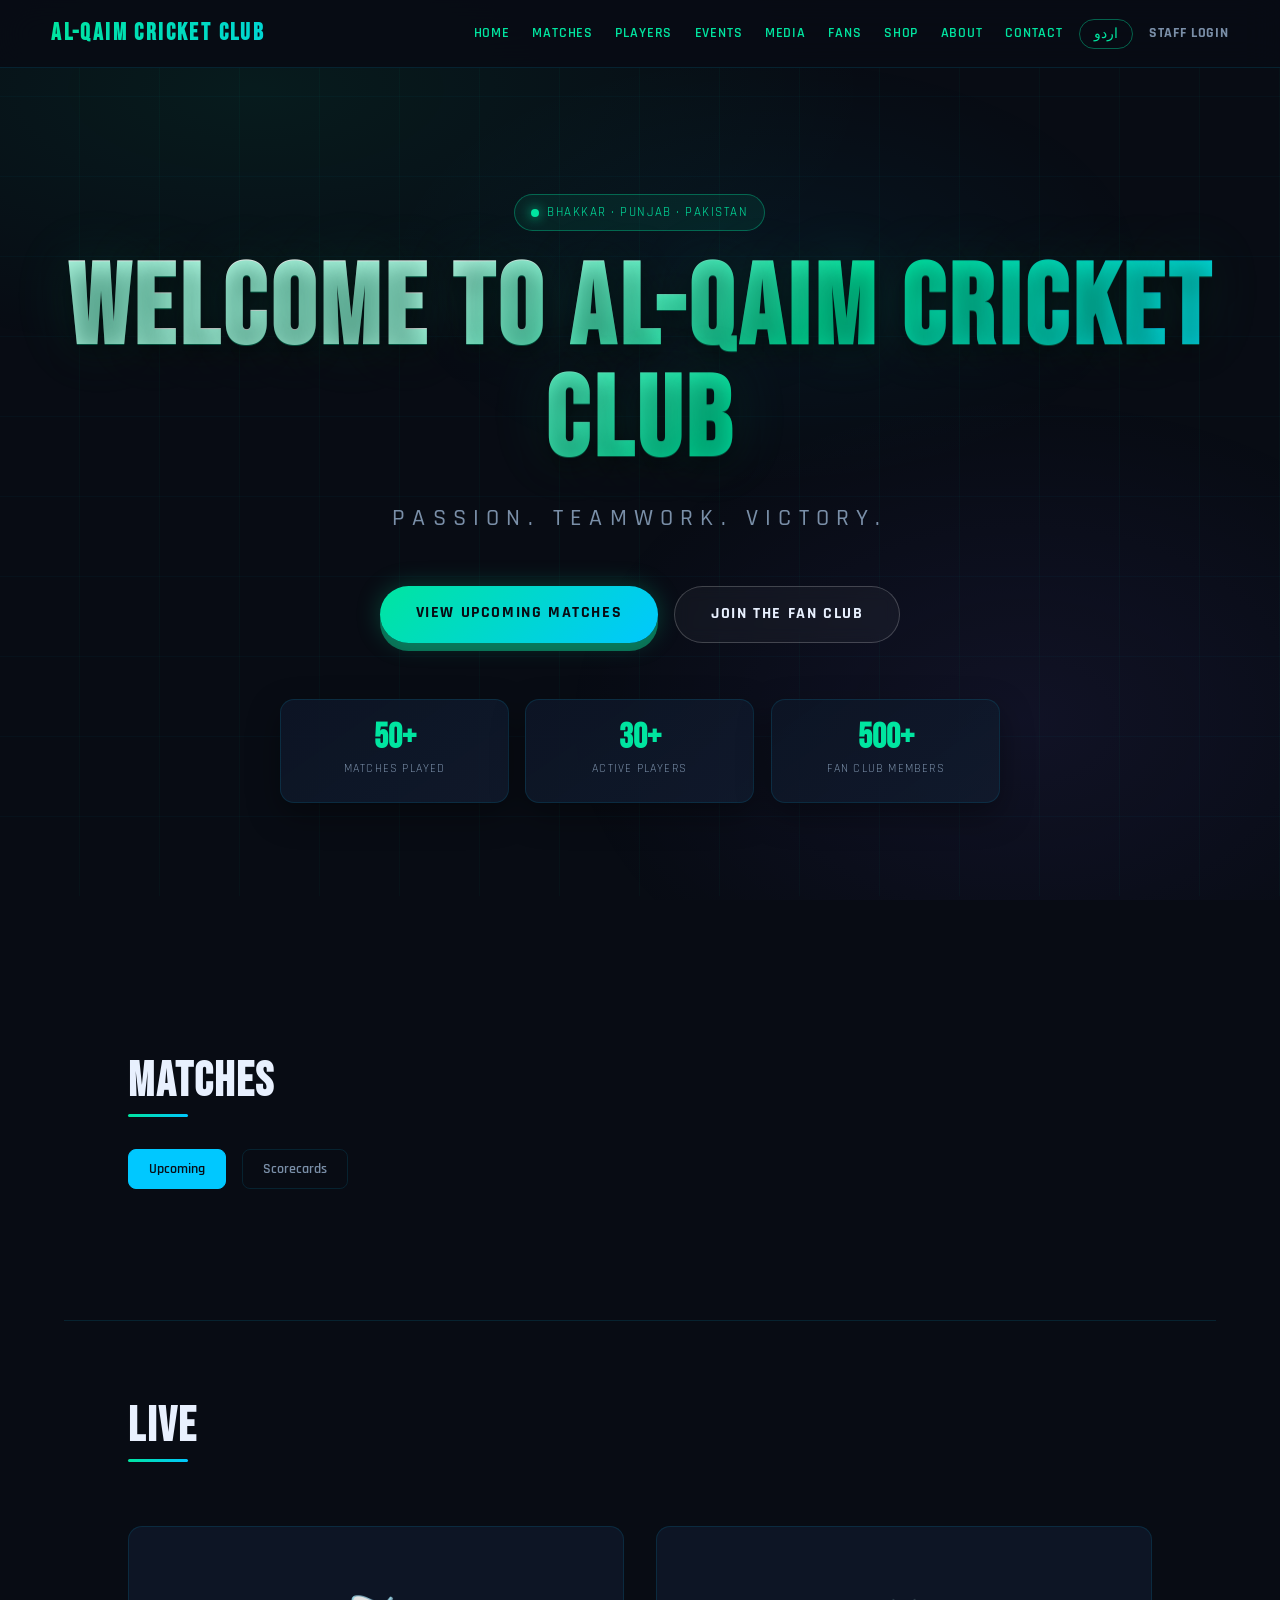
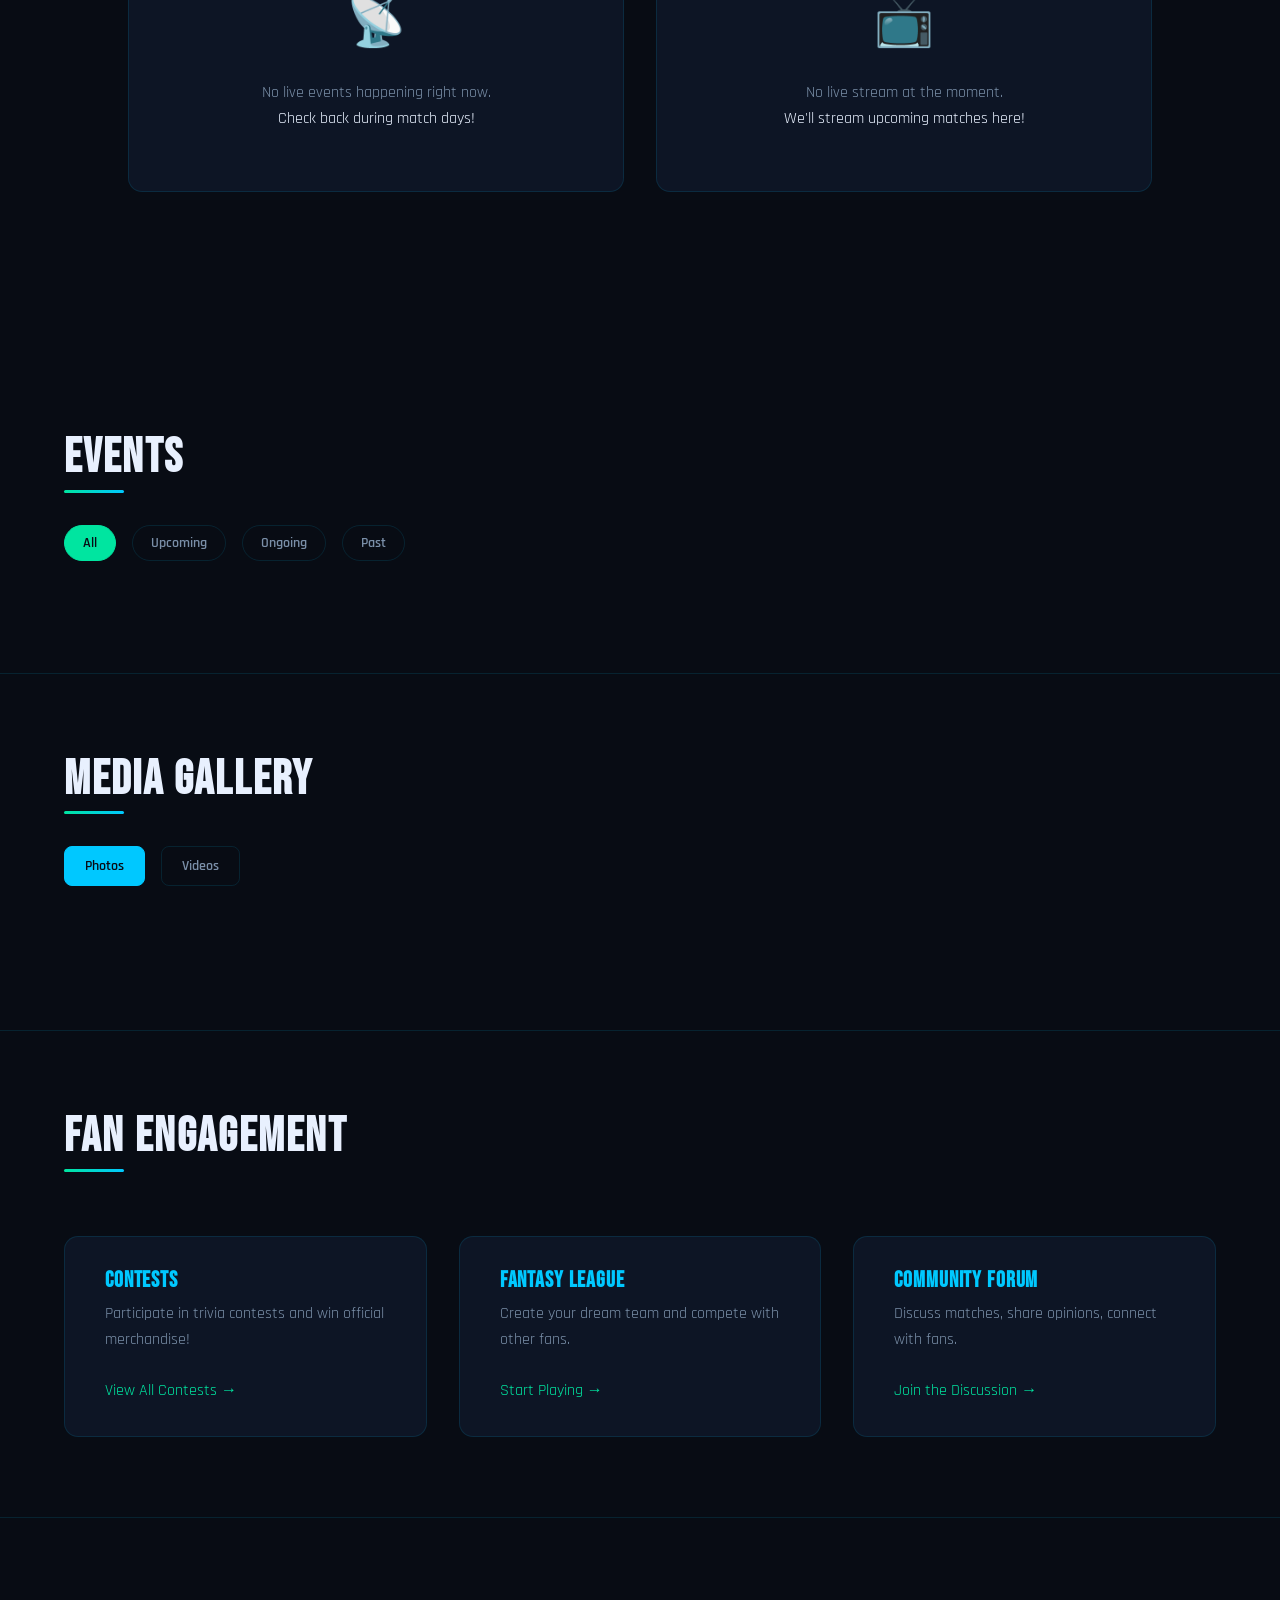
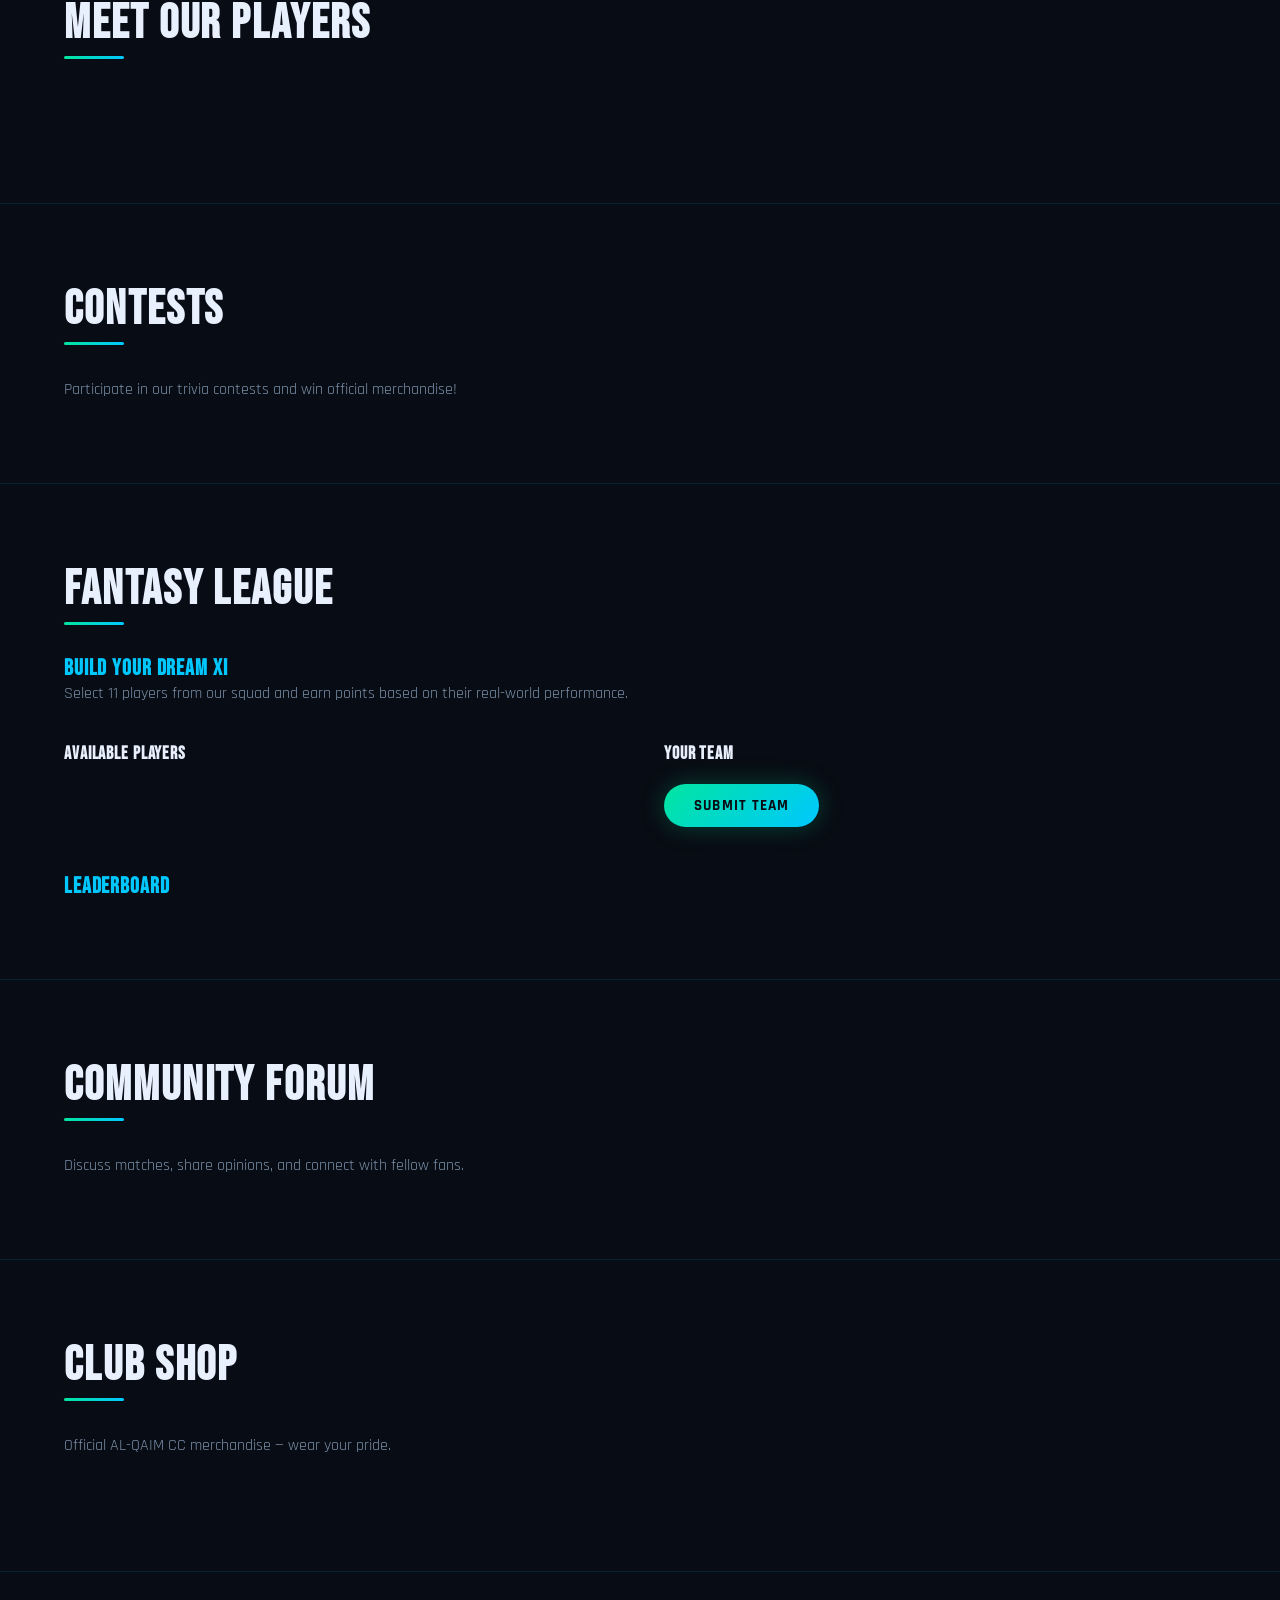
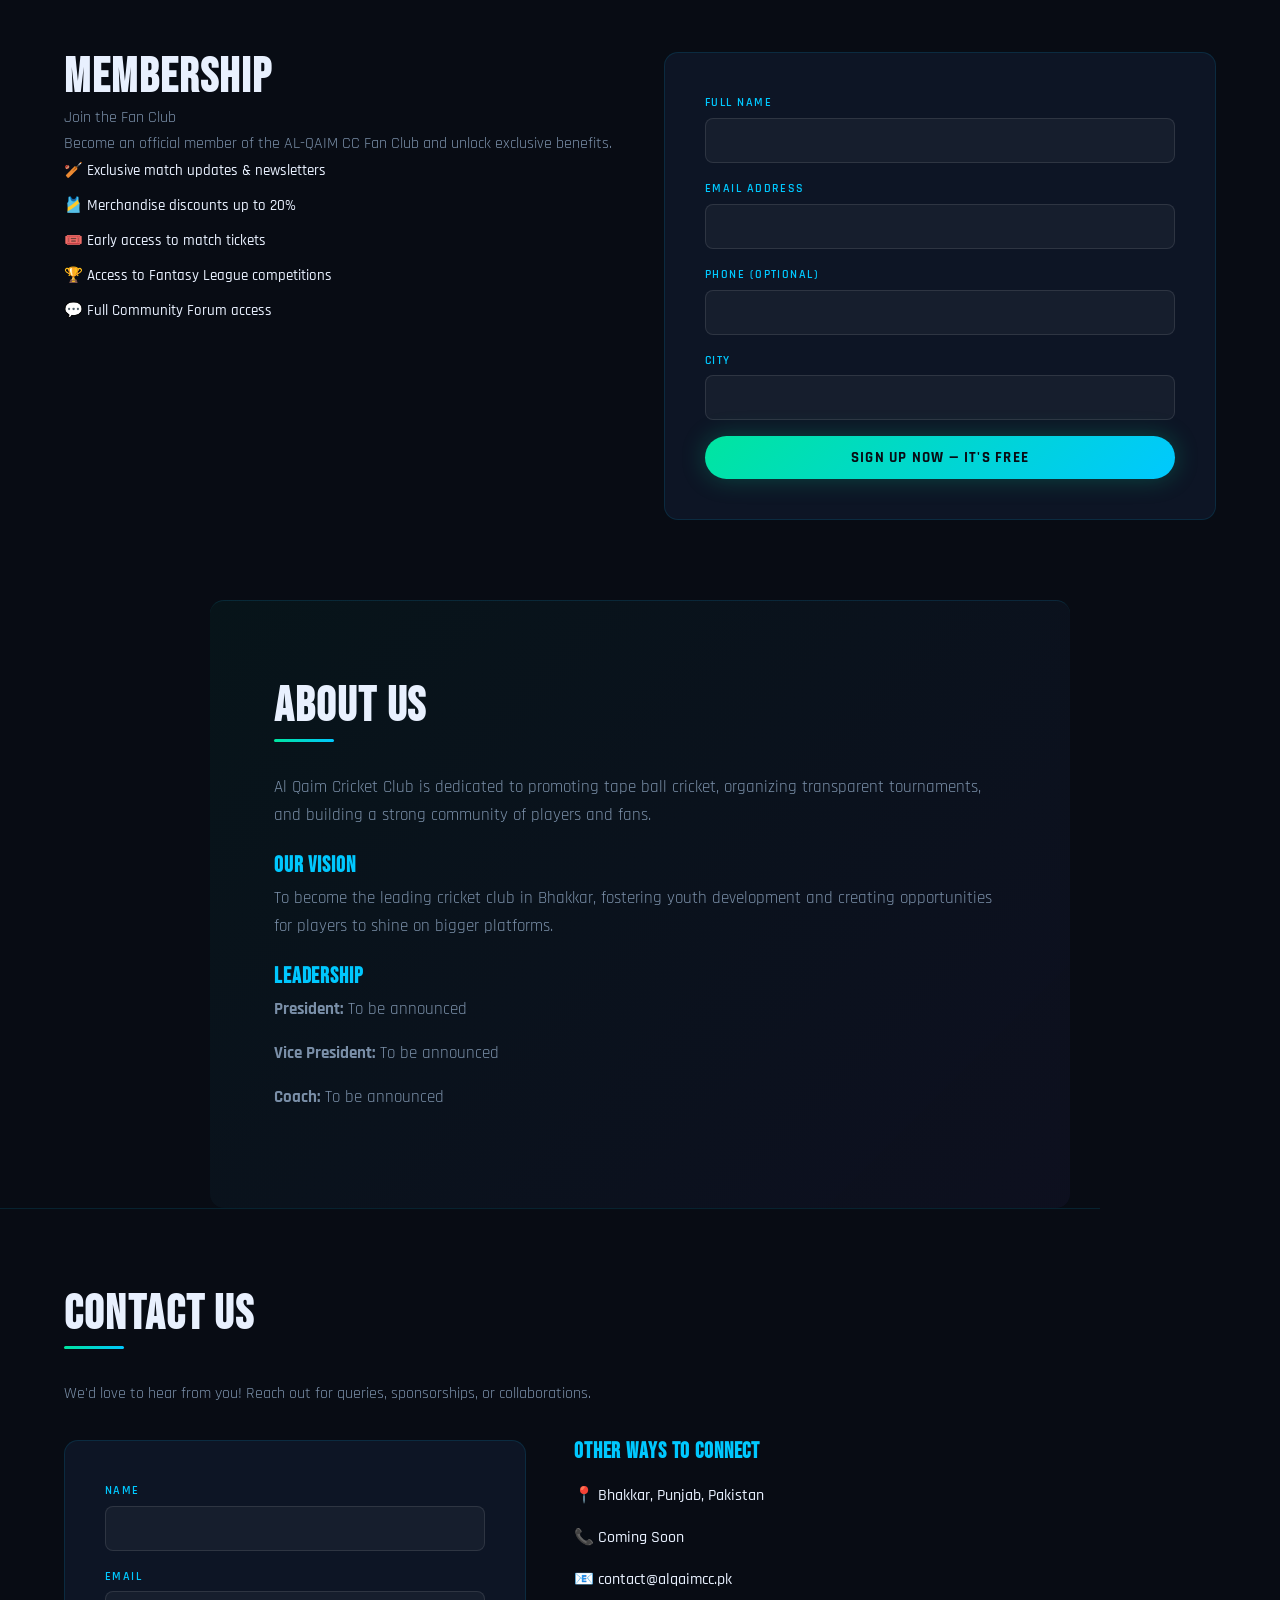
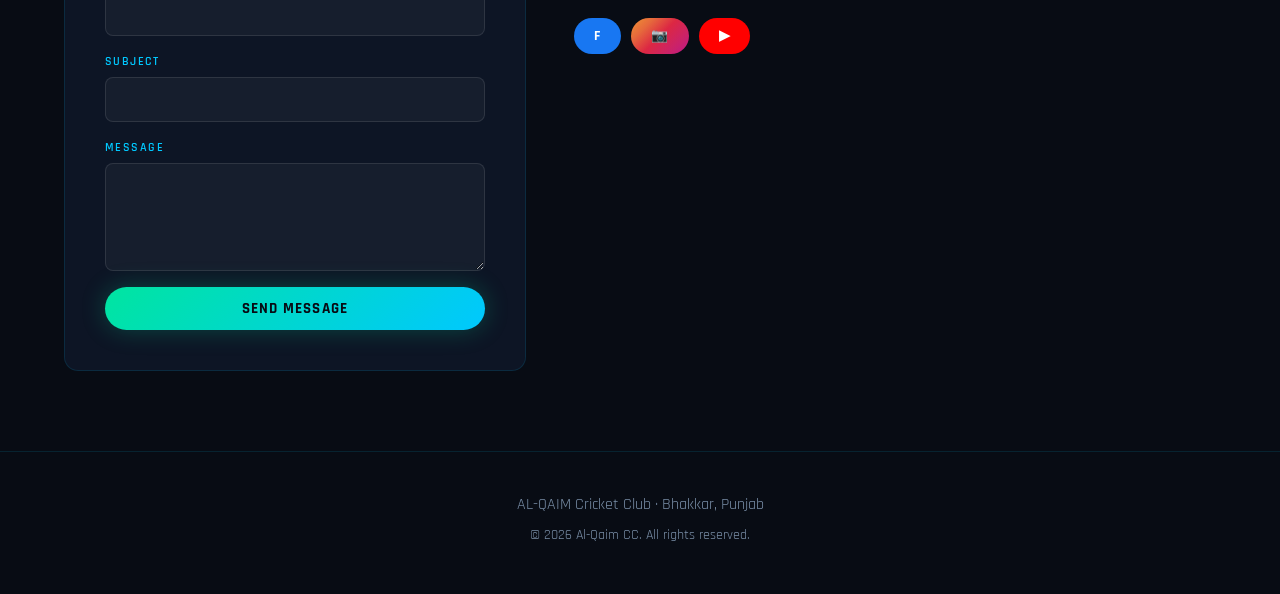
==== commit 2caa1c85: "worked on urdu language adjustment and background" ====
--- a/index.html
+++ b/index.html
@@ -31,6 +31,8 @@
   <link rel="stylesheet" href="style.css">
 </head>
 <body>
+  <canvas id="bg-canvas" aria-hidden="true"></canvas>
+  <div class="cursor-glow" id="cursor-glow" aria-hidden="true"></div>
 
   <!-- ══ NAV ══ -->
   <nav>
@@ -56,7 +58,7 @@
     </ul>
     
     <div class="nav-right">
-      <button id="lang-toggle" class="lang-btn" onclick="toggleLanguage()" aria-label="Switch language">اردو</button>
+      <button id="lang-toggle" class="lang-btn" type="button" onclick="toggleLanguage()" aria-label="Switch language">اردو</button>
       <a href="#" id="admin-login-link" data-i18n="nav_login">Staff Login</a>
     </div>
   </nav>
@@ -64,10 +66,30 @@
   <!-- ══ HERO ══ -->
   <header>
     <section id="hero">
-      <h1 data-i18n="hero_title">Welcome to AL-QAIM CRICKET CLUB</h1>
+      <div class="hero-badge tilt-card" data-tilt>
+        <span class="hero-badge-dot"></span>
+        <span data-i18n="hero_badge">Bhakkar · Punjab · Pakistan</span>
+      </div>
+      <h1 class="hero-title-3d" data-i18n="hero_title">Welcome to AL-QAIM CRICKET CLUB</h1>
       <p data-i18n="hero_sub">Passion. Teamwork. Victory.</p>
-      <a href="#matches" data-i18n="hero_cta1">View Upcoming Matches</a>
-      <a href="#membership" data-i18n="hero_cta2">Join the Fan Club</a>
+      <div class="hero-cta-row">
+        <a href="#matches" class="btn-3d btn-3d-primary" data-i18n="hero_cta1">View Upcoming Matches</a>
+        <a href="#membership" class="btn-3d btn-3d-ghost" data-i18n="hero_cta2">Join the Fan Club</a>
+      </div>
+      <div class="hero-stats">
+        <div class="stat-card tilt-card" data-tilt>
+          <strong data-i18n="stat_matches">50+</strong>
+          <span data-i18n="stat_matches_lbl">Matches Played</span>
+        </div>
+        <div class="stat-card tilt-card" data-tilt>
+          <strong data-i18n="stat_players">30+</strong>
+          <span data-i18n="stat_players_lbl">Active Players</span>
+        </div>
+        <div class="stat-card tilt-card" data-tilt>
+          <strong data-i18n="stat_fans">500+</strong>
+          <span data-i18n="stat_fans_lbl">Fan Club Members</span>
+        </div>
+      </div>
     </section>
   </header>
 
@@ -227,7 +249,7 @@
     <p data-i18n="fantasy_desc">Select 11 players from our squad and earn points based on their real-world performance.</p>
     <div style="display:grid; grid-template-columns:1fr 1fr; gap:3rem; margin-top:2rem;">
       <div><h4 data-i18n="fantasy_available">Available Players</h4><div id="fantasy-players"></div></div>
-      <div><h4>Your Team</h4><div id="fantasy-team"></div><button class="btn-primary" style="margin-top:1rem;" data-i18n="fantasy_submit">Submit Team</button></div>
+      <div><h4 data-i18n="fantasy_your_team">Your Team</h4><div id="fantasy-team"></div><button class="btn-primary" style="margin-top:1rem;" data-i18n="fantasy_submit">Submit Team</button></div>
     </div>
     <h3 style="margin-top:3rem;" data-i18n="fantasy_lb">Leaderboard</h3>
     <div id="fantasy-leaderboard"></div>
@@ -333,23 +355,33 @@
   </section>
 
   <!-- ══ LOGIN MODAL ══ -->
-  <div id="login-modal" class="modal-overlay hidden">
-    <div class="login-box">
-      <div class="login-logo" data-i18n="nav_title">AL-QAIM CRICKET CLUB</div>
-      <div class="login-sub" data-i18n="login_sub">Staff Panel — Secure Login</div>
-      <label data-i18n="login_user">Username</label>
-      <input type="text" id="u-input" placeholder="admin / mediamgr / scorekeeper / shopmgr" autocomplete="off">
-      <label data-i18n="login_pass">Password</label>
-      <input type="password" id="p-input" placeholder="•••••" autocomplete="off">
-      <button id="login-btn" onclick="doLogin()" data-i18n="login_btn">Login</button>
-      <div id="login-error" data-i18n="login_error">⚠ Invalid credentials. Please try again.</div>
-      <button class="close-btn" onclick="closeLoginModal()">&times;</button>
-      <div style="margin-top: 1.5rem; padding-top: 1.5rem; border-top: 1px solid var(--border); font-size: 0.8rem; color: var(--text-muted);">
-        <strong>⚠️ NOTE FOR PRODUCTION:</strong> This authentication is client-side only for demonstration. For production deployment, implement server-side authentication with proper security.
-      </div>
-    </div>
-  </div>
-
+  <div id="login-modal" class="modal-overlay hidden" role="dialog" aria-labelledby="login-heading" aria-modal="true">
+    <div class="login-box login-box-3d tilt-card">
+      <button class="close-btn login-close" type="button" onclick="closeLoginModal()" aria-label="Close">&times;</button>
+      <div class="login-logo" id="login-heading" data-i18n="nav_title">AL-QAIM CRICKET CLUB</div>
+      <p class="login-sub" data-i18n="login_sub">Staff Panel — Secure Login</p>
+      <p class="login-role-label" data-i18n="login_role_pick">Select your role</p>
+      <div class="login-roles" id="login-roles">
+        <button type="button" class="role-chip active" data-role="admin" data-i18n="role_admin">Admin</button>
+        <button type="button" class="role-chip" data-role="mediamgr" data-i18n="role_media">Media</button>
+        <button type="button" class="role-chip" data-role="scorekeeper" data-i18n="role_score">Scorekeeper</button>
+        <button type="button" class="role-chip" data-role="shopmgr" data-i18n="role_shop">Shop</button>
+      </div>
+      <label for="u-input" data-i18n="login_user">Username</label>
+      <input type="text" id="u-input" autocomplete="username" readonly>
+      <label for="p-input" data-i18n="login_pass">Password</label>
+      <div class="login-pass-wrap">
+        <input type="password" id="p-input" autocomplete="current-password" data-i18n-placeholder="login_pass_ph">
+        <button type="button" class="pass-toggle" id="pass-toggle" aria-label="Show password">&#128065;</button>
+      </div>
+      <button type="button" id="login-btn" onclick="doLogin()" data-i18n="login_btn">Login</button>
+      <div id="login-error" role="alert" data-i18n="login_error">Invalid credentials. Please try again.</div>
+      <details class="login-demo-note">
+        <summary data-i18n="login_demo_toggle">Demo access info</summary>
+        <p data-i18n="login_demo_text">This demo uses local browser storage only. For production, connect Firebase, Supabase, or your own API with server-side auth.</p>
+      </details>
+    </div>
+  </div>
   <!-- ══ MODALS (Rest of modals from original file) ══ -->
   <!-- Add Match Modal -->
   <div id="add-match-modal" class="modal-overlay hidden">
@@ -516,6 +548,13 @@
     </div>
   </div>
 
+  <footer class="site-footer">
+    <p data-i18n="footer_tagline">AL-QAIM Cricket Club · Bhakkar, Punjab</p>
+    <p class="footer-copy" data-i18n="footer_copy">&copy; 2026 Al-Qaim CC. All rights reserved.</p>
+  </footer>
+
+  <script src="https://cdnjs.cloudflare.com/ajax/libs/three.js/r128/three.min.js"></script>
   <script src="script.js"></script>
+  <script src="scene3d.js"></script>
 </body>
 </html>
--- a/style.css
+++ b/style.css
@@ -228,7 +228,7 @@
   animation:fadeUp 0.9s 0.2s ease both; 
 }
 
-#hero a {
+#hero .hero-cta-row a:not(.btn-3d) {
   display:inline-block; 
   padding:14px 36px; 
   border-radius:100px;
@@ -241,25 +241,25 @@
   animation:fadeUp 0.9s 0.35s ease both;
 }
 
-#hero a:first-of-type { 
+#hero .hero-cta-row a:not(.btn-3d):first-of-type { 
   background:linear-gradient(135deg,var(--accent-green),var(--accent-cyan)); 
   color:#080c14; 
   margin-right:1rem; 
   box-shadow:var(--glow-green); 
 }
 
-#hero a:first-of-type:hover { 
+#hero .hero-cta-row a:not(.btn-3d):first-of-type:hover { 
   transform:translateY(-3px) scale(1.03); 
   box-shadow:0 0 40px rgba(0,229,160,0.45); 
 }
 
-#hero a:last-of-type { 
+#hero .hero-cta-row a:not(.btn-3d):last-of-type { 
   background:transparent; 
   color:var(--text-primary); 
   border:1.5px solid rgba(255,255,255,0.2); 
 }
 
-#hero a:last-of-type:hover { 
+#hero .hero-cta-row a:not(.btn-3d):last-of-type:hover { 
   border-color:var(--accent-cyan); 
   color:var(--accent-cyan); 
   box-shadow:var(--glow-cyan); 
@@ -1202,12 +1202,8 @@
 
   #hero { padding: 2rem 2vw 1.5rem; min-height: 60vh; }
   #hero h1 { font-size: clamp(1.4rem, 5vw, 2.5rem); }
-  #hero a { 
-    display: block; 
-    width: 100%; 
-    margin-right: 0; 
-    margin-bottom: 0.8rem; 
-  }
+  .hero-cta-row { flex-direction: column; align-items: stretch; }
+  .btn-3d { display: block; width: 100%; text-align: center; margin-bottom: 0.5rem; }
 
   .form-group { margin-bottom: 0.8rem; }
 
@@ -1228,4 +1224,392 @@
   .members-table th, .members-table td { padding: 6px 8px; }
 
   section > h2 { font-size: 1.3rem; }
-}
+
+  .hero-stats { grid-template-columns: 1fr; }
+  .login-roles { grid-template-columns: 1fr 1fr; }
+}
+
+/* ═══════════════════════════════════════════════════════
+   3D INTERACTIVE LAYER — v5
+   ═══════════════════════════════════════════════════════ */
+#bg-canvas {
+  position: fixed;
+  inset: 0;
+  width: 100%;
+  height: 100%;
+  z-index: 0;
+  pointer-events: none;
+}
+
+.cursor-glow {
+  position: fixed;
+  width: 280px;
+  height: 280px;
+  border-radius: 50%;
+  background: radial-gradient(circle, rgba(0,229,160,0.12) 0%, transparent 70%);
+  pointer-events: none;
+  z-index: 1;
+  transform: translate(-50%, -50%);
+  transition: opacity 0.3s;
+  opacity: 0;
+}
+
+body.cursor-active .cursor-glow { opacity: 1; }
+
+nav, header, main, section, footer { position: relative; z-index: 2; }
+
+/* Hero 3D */
+.hero-badge {
+  display: inline-flex;
+  align-items: center;
+  gap: 0.5rem;
+  padding: 0.45rem 1rem;
+  border-radius: 100px;
+  border: 1px solid rgba(0,229,160,0.35);
+  background: rgba(0,229,160,0.08);
+  font-size: 0.8rem;
+  letter-spacing: 0.12em;
+  text-transform: uppercase;
+  color: var(--accent-green);
+  margin-bottom: 1.5rem;
+  animation: fadeUp 0.8s ease both;
+}
+
+.hero-badge-dot {
+  width: 8px;
+  height: 8px;
+  border-radius: 50%;
+  background: var(--accent-green);
+  box-shadow: 0 0 12px var(--accent-green);
+  animation: pulse 2s infinite;
+}
+
+@keyframes pulse {
+  0%, 100% { opacity: 1; transform: scale(1); }
+  50% { opacity: 0.5; transform: scale(0.85); }
+}
+
+.hero-title-3d {
+  transform-style: preserve-3d;
+  text-shadow:
+    0 1px 0 rgba(0,229,160,0.3),
+    0 8px 24px rgba(0,0,0,0.5),
+    0 0 60px rgba(0,229,160,0.15);
+}
+
+.hero-cta-row {
+  display: flex;
+  flex-wrap: wrap;
+  gap: 1rem;
+  justify-content: center;
+  margin-bottom: 2.5rem;
+}
+
+.btn-3d {
+  display: inline-block;
+  padding: 14px 36px;
+  border-radius: 100px;
+  font-family: 'Rajdhani', sans-serif;
+  font-weight: 700;
+  font-size: 1rem;
+  letter-spacing: 0.1em;
+  text-transform: uppercase;
+  transition: transform 0.25s ease, box-shadow 0.25s ease;
+  transform-style: preserve-3d;
+  animation: fadeUp 0.9s 0.35s ease both;
+}
+
+.btn-3d-primary {
+  background: linear-gradient(135deg, var(--accent-green), var(--accent-cyan));
+  color: #080c14;
+  box-shadow: var(--glow-green), 0 8px 0 #0a6b52;
+}
+
+.btn-3d-primary:hover {
+  transform: translateY(-4px) scale(1.02);
+  box-shadow: 0 0 40px rgba(0,229,160,0.45), 0 12px 0 #0a6b52;
+}
+
+.btn-3d-primary:active { transform: translateY(2px); box-shadow: var(--glow-green), 0 4px 0 #0a6b52; }
+
+.btn-3d-ghost {
+  background: rgba(255,255,255,0.04);
+  color: var(--text-primary);
+  border: 1.5px solid rgba(255,255,255,0.2);
+  backdrop-filter: blur(8px);
+}
+
+.btn-3d-ghost:hover {
+  border-color: var(--accent-cyan);
+  color: var(--accent-cyan);
+  transform: translateY(-3px);
+  box-shadow: var(--glow-cyan);
+}
+
+.hero-stats {
+  display: grid;
+  grid-template-columns: repeat(3, minmax(120px, 1fr));
+  gap: 1rem;
+  max-width: 720px;
+  width: 100%;
+  margin-top: 1rem;
+  animation: fadeUp 1s 0.5s ease both;
+}
+
+.stat-card {
+  background: linear-gradient(145deg, rgba(13,21,37,0.95), rgba(17,27,46,0.85));
+  border: 1px solid var(--border);
+  border-radius: var(--radius);
+  padding: 1.25rem 1rem;
+  text-align: center;
+  transform-style: preserve-3d;
+  transition: transform 0.35s ease, box-shadow 0.35s ease;
+  box-shadow: 0 12px 32px rgba(0,0,0,0.35);
+}
+
+.stat-card:hover {
+  box-shadow: 0 20px 48px rgba(0,229,160,0.12);
+}
+
+.stat-card strong {
+  display: block;
+  font-family: 'Bebas Neue', sans-serif;
+  font-size: 2.2rem;
+  color: var(--accent-green);
+  line-height: 1;
+}
+
+.stat-card span {
+  font-size: 0.75rem;
+  letter-spacing: 0.1em;
+  text-transform: uppercase;
+  color: var(--text-muted);
+}
+
+/* Tilt cards (sections) */
+.tilt-card {
+  transform-style: preserve-3d;
+  will-change: transform;
+}
+
+section > h2,
+.match-card,
+.section-card,
+.player-card,
+.live-score-card,
+.live-stream-card,
+.shop-item {
+  transition: transform 0.35s ease, box-shadow 0.35s ease;
+}
+
+.reveal-on-scroll {
+  opacity: 0;
+  transform: translateY(28px) rotateX(8deg);
+  transition: opacity 0.7s ease, transform 0.7s ease;
+}
+
+.reveal-on-scroll.visible {
+  opacity: 1;
+  transform: translateY(0) rotateX(0);
+}
+
+/* Urdu refinements v5 */
+body.urdu nav h1 {
+  font-family: 'Noto Nastaliq Urdu', 'Noto Sans Urdu', serif;
+  letter-spacing: 0;
+  font-size: 1.25rem;
+  line-height: 1.4;
+}
+
+body.urdu .hero-title-3d,
+body.urdu #hero h1 {
+  font-family: 'Noto Nastaliq Urdu', serif;
+  letter-spacing: -0.02em;
+  line-height: 1.25;
+}
+
+body.urdu .stat-card strong {
+  font-family: 'Noto Sans Urdu', sans-serif;
+  font-size: 1.8rem;
+}
+
+body.urdu nav ul li::after {
+  left: auto;
+  right: 0;
+}
+
+body.urdu section > h2::after {
+  left: auto;
+  right: 0;
+}
+
+body.urdu .login-logo {
+  font-family: 'Noto Nastaliq Urdu', serif;
+  -webkit-text-fill-color: unset;
+  background: none;
+  color: var(--accent-green);
+  font-size: 1.6rem;
+}
+
+body.urdu .login-box label,
+body.urdu .login-role-label {
+  font-family: 'Noto Sans Urdu', sans-serif;
+  letter-spacing: 0;
+  text-transform: none;
+  font-size: 0.9rem;
+}
+
+body.urdu .login-box input,
+body.urdu #login-btn {
+  font-family: 'Noto Sans Urdu', 'Rajdhani', sans-serif;
+}
+
+body.urdu .role-chip {
+  font-family: 'Noto Sans Urdu', sans-serif;
+}
+
+body.urdu .hero-badge {
+  font-family: 'Noto Sans Urdu', sans-serif;
+  letter-spacing: 0;
+  text-transform: none;
+}
+
+body.urdu #hero p {
+  letter-spacing: 0.05em;
+  text-transform: none;
+}
+
+/* Staff login 3D */
+.login-box-3d {
+  max-width: 440px;
+  background: linear-gradient(160deg, rgba(13,21,37,0.98), rgba(8,12,20,0.95));
+  border: 1px solid rgba(0,229,160,0.2);
+  box-shadow:
+    0 24px 80px rgba(0,0,0,0.6),
+    0 0 0 1px rgba(0,200,255,0.08) inset,
+    0 0 40px rgba(0,229,160,0.08);
+  transform-style: preserve-3d;
+}
+
+.login-close {
+  position: absolute;
+  top: 12px;
+  right: 16px;
+}
+
+body.urdu .login-close {
+  right: auto;
+  left: 16px;
+}
+
+.login-role-label {
+  font-size: 0.75rem;
+  font-weight: 600;
+  letter-spacing: 0.12em;
+  text-transform: uppercase;
+  color: var(--accent-cyan);
+  margin-bottom: 0.6rem;
+}
+
+.login-roles {
+  display: grid;
+  grid-template-columns: repeat(2, 1fr);
+  gap: 0.5rem;
+  margin-bottom: 1.25rem;
+}
+
+.role-chip {
+  padding: 0.55rem 0.75rem;
+  border-radius: var(--radius-sm);
+  border: 1px solid rgba(255,255,255,0.1);
+  background: rgba(255,255,255,0.03);
+  color: var(--text-muted);
+  font-family: 'Rajdhani', sans-serif;
+  font-weight: 600;
+  font-size: 0.85rem;
+  cursor: pointer;
+  transition: all var(--transition);
+}
+
+.role-chip:hover {
+  border-color: rgba(0,229,160,0.4);
+  color: var(--text-primary);
+}
+
+.role-chip.active {
+  background: rgba(0,229,160,0.12);
+  border-color: var(--accent-green);
+  color: var(--accent-green);
+  box-shadow: 0 0 16px rgba(0,229,160,0.2);
+}
+
+.login-pass-wrap {
+  position: relative;
+  margin-bottom: 1.2rem;
+}
+
+.login-pass-wrap input {
+  margin-bottom: 0;
+  padding-right: 44px;
+}
+
+body.urdu .login-pass-wrap input {
+  padding-right: 14px;
+  padding-left: 44px;
+}
+
+.pass-toggle {
+  position: absolute;
+  right: 10px;
+  top: 50%;
+  transform: translateY(-50%);
+  background: none;
+  border: none;
+  cursor: pointer;
+  font-size: 1rem;
+  opacity: 0.7;
+}
+
+body.urdu .pass-toggle {
+  right: auto;
+  left: 10px;
+}
+
+.login-demo-note {
+  margin-top: 1.25rem;
+  font-size: 0.8rem;
+  color: var(--text-muted);
+}
+
+.login-demo-note summary {
+  cursor: pointer;
+  color: var(--accent-cyan);
+}
+
+#login-btn.loading {
+  opacity: 0.7;
+  pointer-events: none;
+}
+
+#admin-login-link.staff-active {
+  color: var(--accent-green) !important;
+}
+
+.site-footer {
+  text-align: center;
+  padding: 2.5rem 5vw 3rem;
+  border-top: 1px solid var(--border);
+  position: relative;
+  z-index: 2;
+}
+
+.footer-copy {
+  font-size: 0.85rem;
+  margin-top: 0.35rem;
+}
+
+@media (prefers-reduced-motion: reduce) {
+  .reveal-on-scroll { opacity: 1; transform: none; transition: none; }
+  .tilt-card { transform: none !important; }
+  #bg-canvas { display: none; }
+}
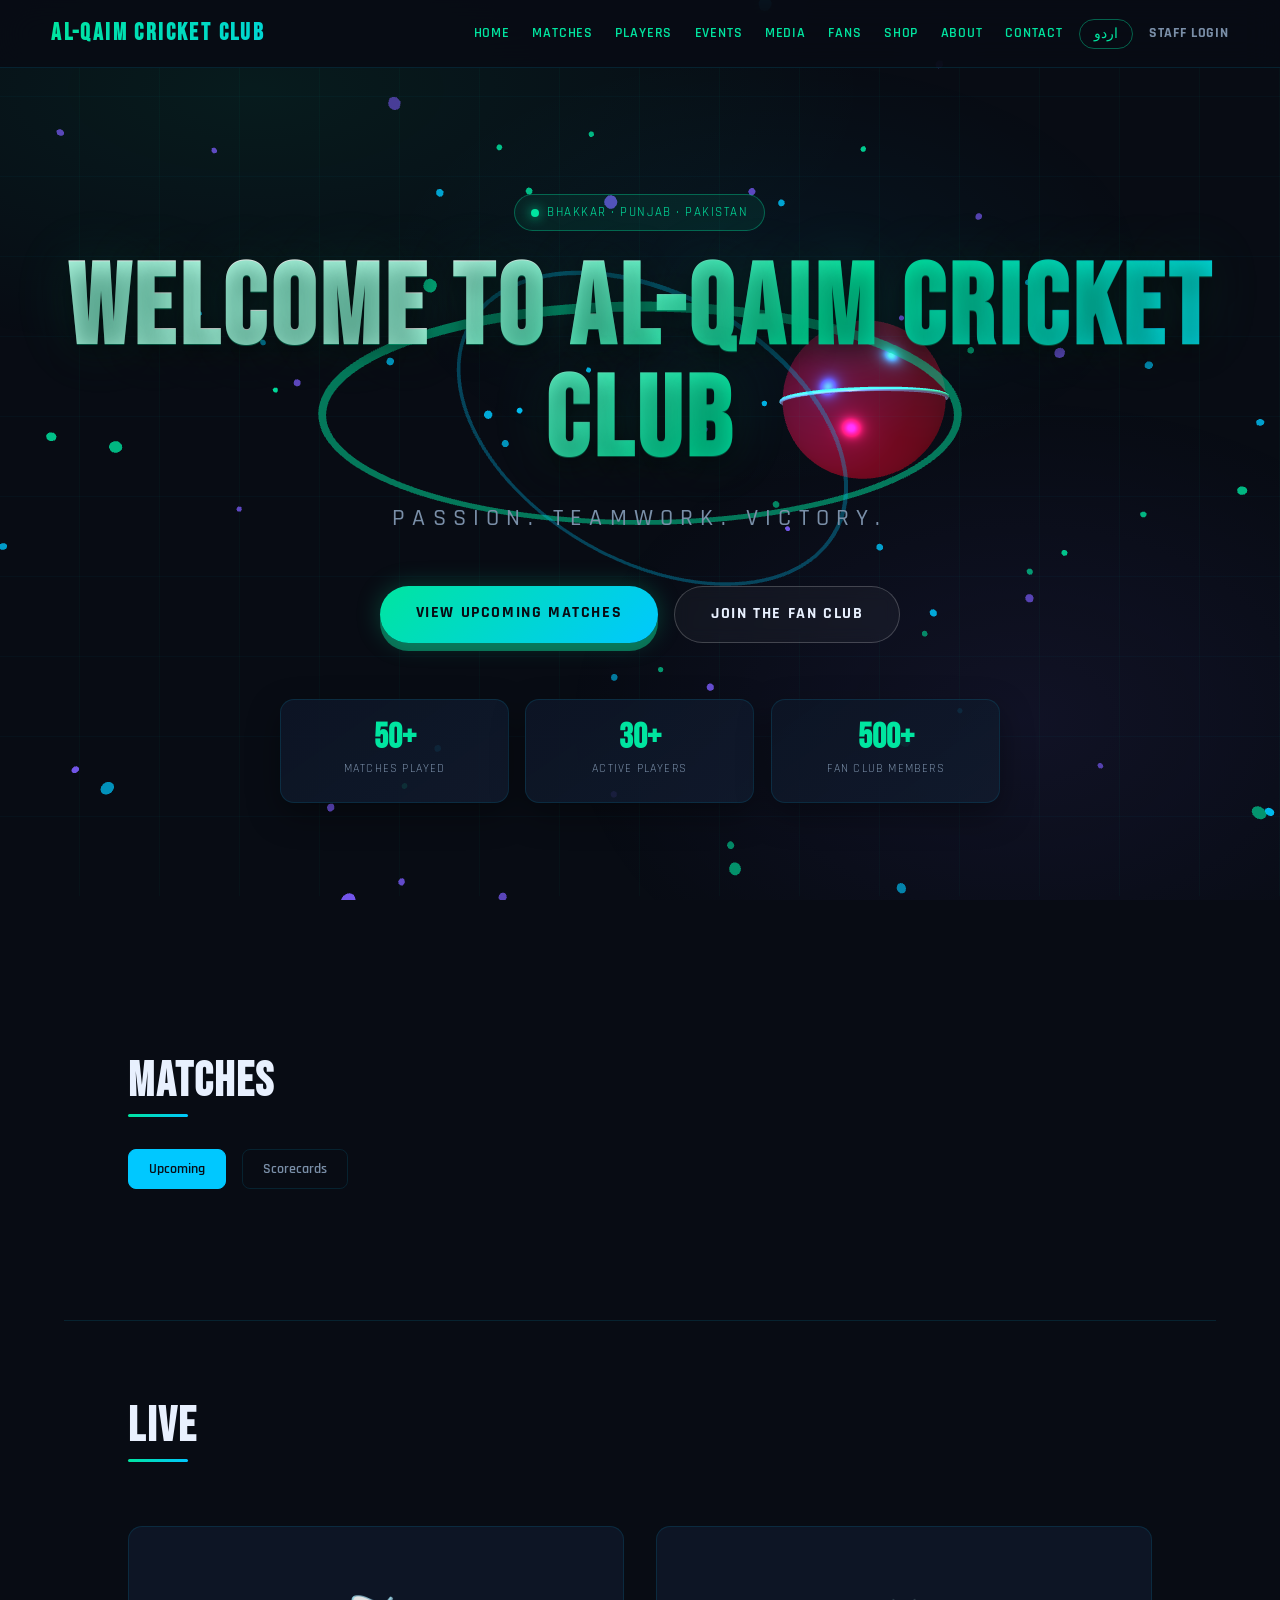
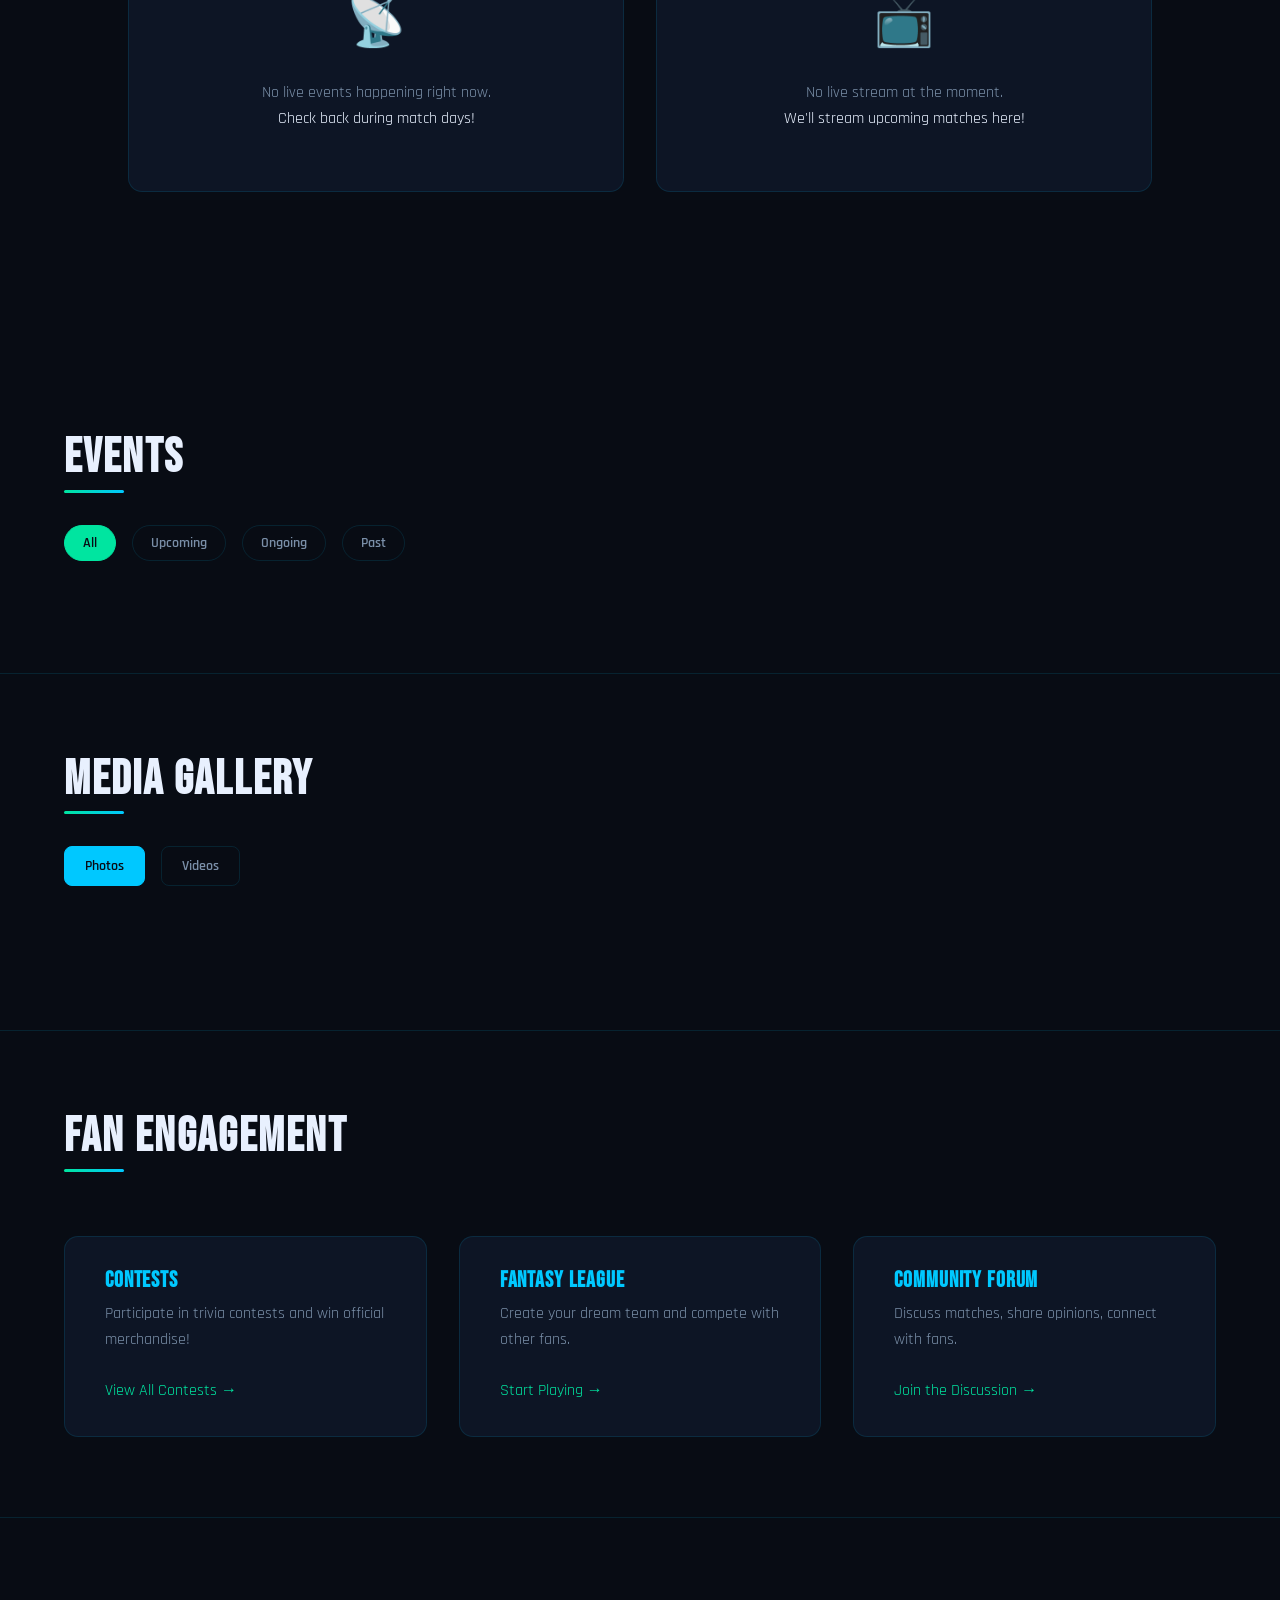
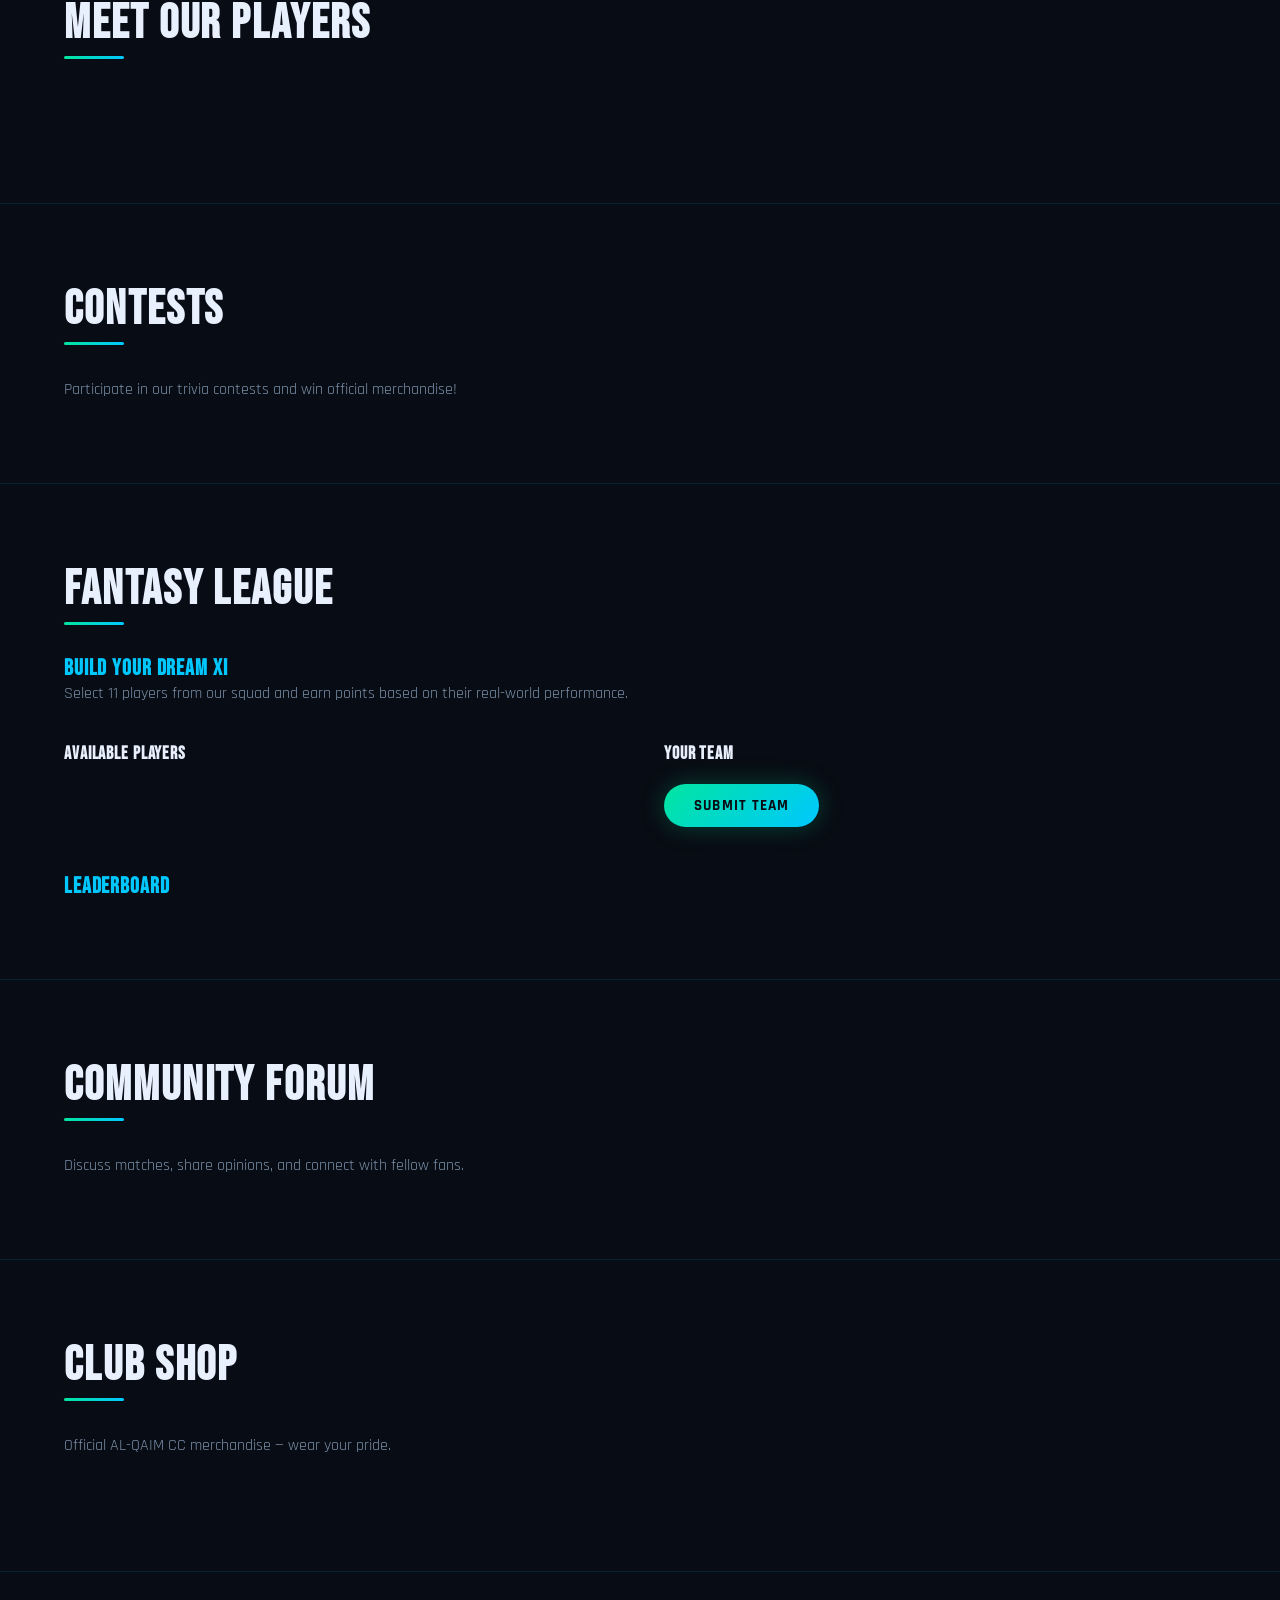
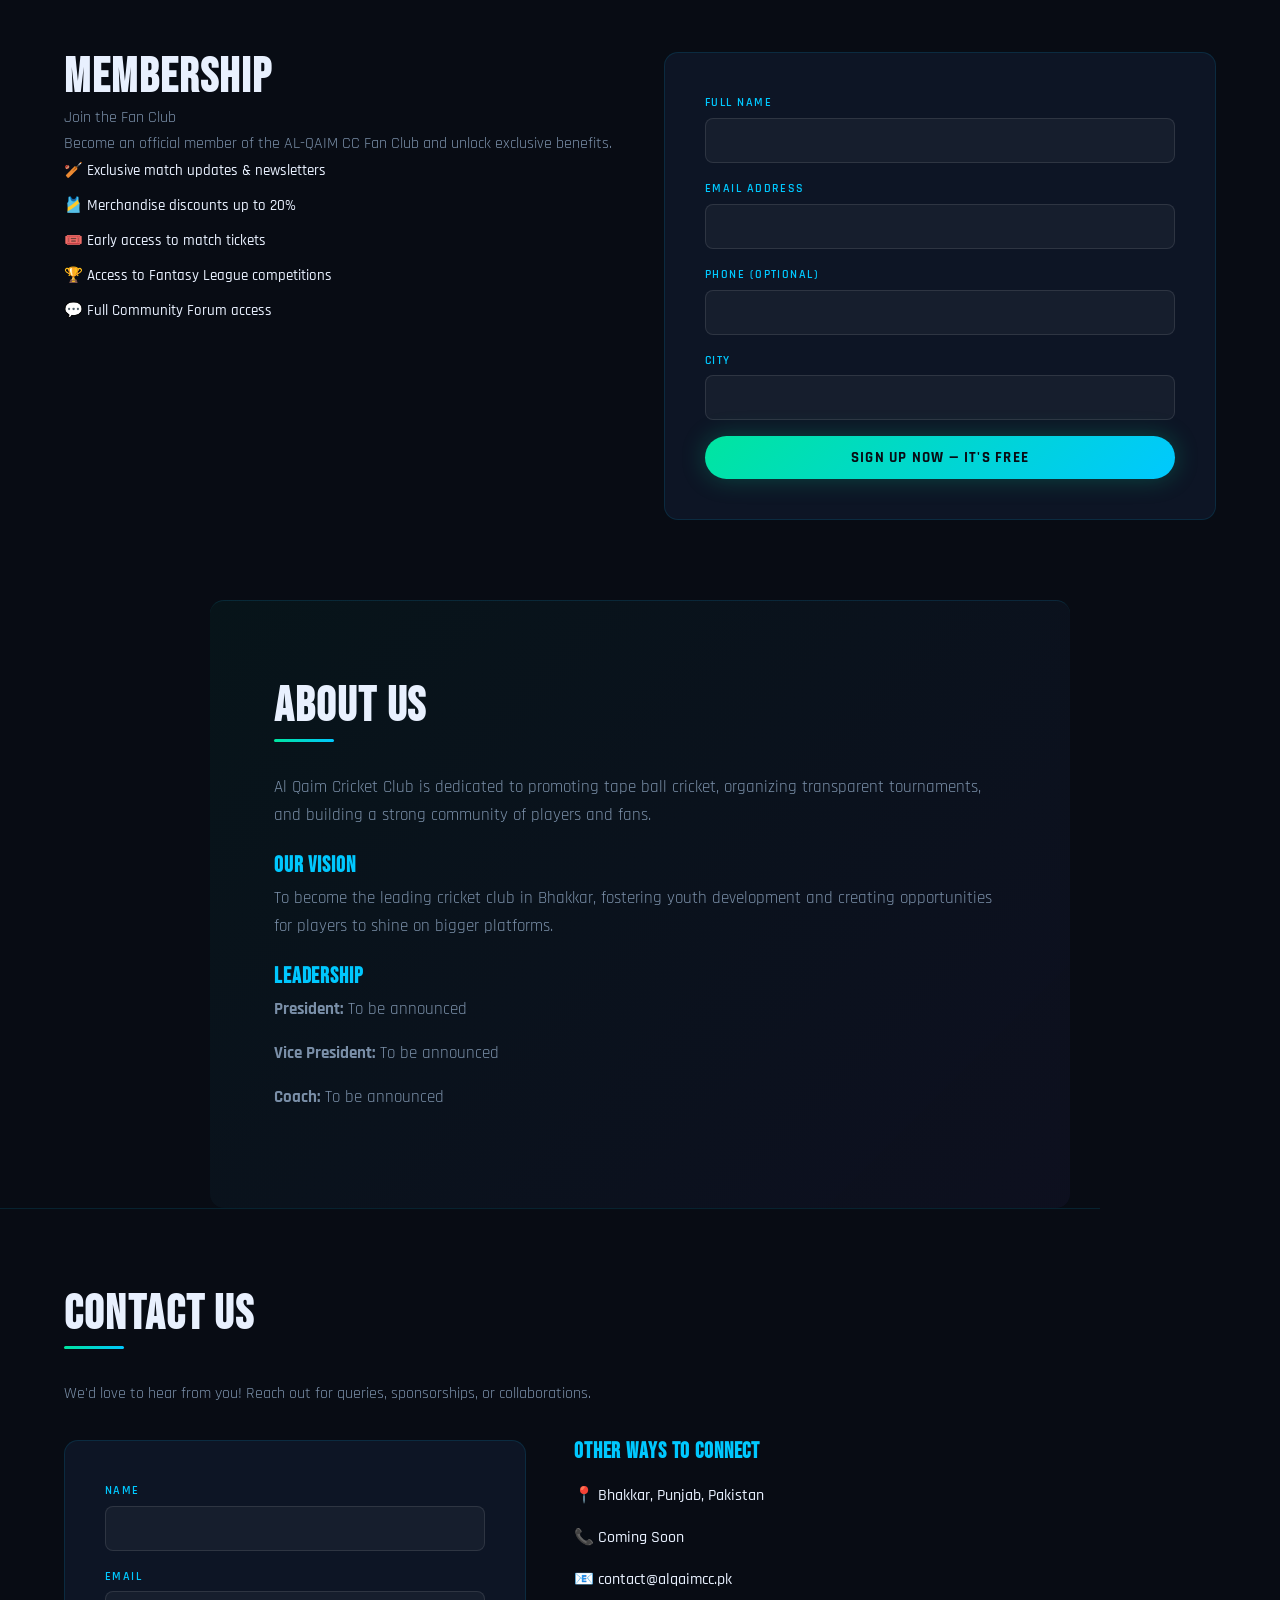
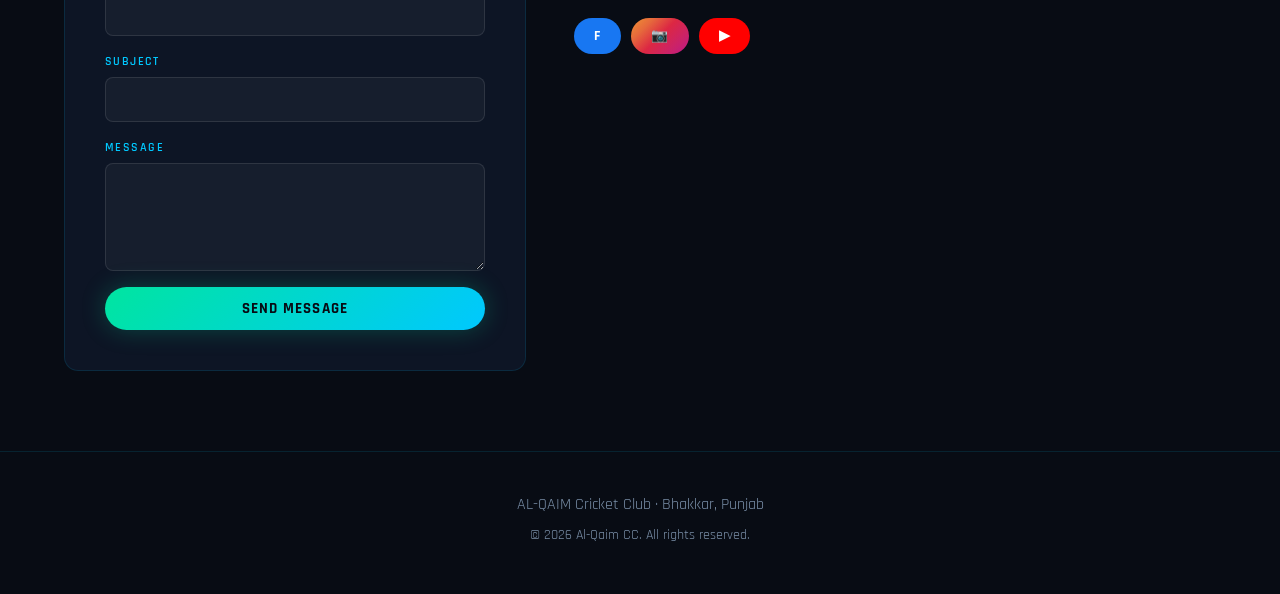
==== commit 6fc4d536: "Refactor 3D scene initialization and improve fallback handling for Three.js. Removed direct script i" ====
--- a/index.html
+++ b/index.html
@@ -303,7 +303,7 @@
       <div class="modal-box">
         <h3 data-i18n="mem_success_title">Welcome to the family!</h3>
         <p data-i18n="mem_success_sub">You're now an official AL-QAIM CC Fan Club member.</p>
-        <button class="btn-primary" onclick="closeModal('membership-success-modal')" style="width:100%; margin-top:1rem;">Close</button>
+        <button class="btn-primary" onclick="closeModal('membership-success-modal')" style="width:100%; margin-top:1rem;" data-i18n="btn_close">Close</button>
       </div>
     </div>
   </section>
@@ -387,13 +387,13 @@
   <div id="add-match-modal" class="modal-overlay hidden">
     <div class="modal-box">
       <span class="close-btn" onclick="closeModal('add-match-modal')">&times;</span>
-      <h3>Add New Match</h3>
+      <h3 data-i18n="modal_add_match">Add New Match</h3>
       <form id="add-match-form">
-        <div class="form-group"><label>Opponent</label><input type="text" required></div>
-        <div class="form-group"><label>Date</label><input type="date" required></div>
-        <div class="form-group"><label>Venue</label><input type="text" required></div>
-        <div class="form-group"><label>Match Type</label><select><option>T20</option><option>ODI</option><option>Test</option></select></div>
-        <button type="submit" class="btn-primary">Add Match</button>
+        <div class="form-group"><label data-i18n="lbl_opponent">Opponent</label><input type="text" required></div>
+        <div class="form-group"><label data-i18n="lbl_date">Date</label><input type="date" required></div>
+        <div class="form-group"><label data-i18n="lbl_venue">Venue</label><input type="text" required></div>
+        <div class="form-group"><label data-i18n="lbl_match_type">Match Type</label><select><option>T20</option><option>ODI</option><option>Test</option></select></div>
+        <button type="submit" class="btn-primary" data-i18n="btn_add_match_submit">Add Match</button>
       </form>
     </div>
   </div>
@@ -402,40 +402,40 @@
   <div id="add-player-modal" class="modal-overlay hidden">
     <div class="modal-box modal-wide">
       <span class="close-btn" onclick="closeModal('add-player-modal')">&times;</span>
-      <h3>Add Player</h3>
+      <h3 data-i18n="modal_add_player">Add Player</h3>
       <form id="add-player-form">
         <div style="display:grid; grid-template-columns:1fr 1fr; gap:1rem;">
-          <div class="form-group"><label>Player Name</label><input type="text" id="p-name" required></div>
-          <div class="form-group"><label>Jersey #</label><input type="number" id="p-jersey" min="1" max="99"></div>
+          <div class="form-group"><label data-i18n="lbl_player_name">Player Name</label><input type="text" id="p-name" required></div>
+          <div class="form-group"><label data-i18n="lbl_jersey">Jersey #</label><input type="number" id="p-jersey" min="1" max="99"></div>
           <div class="form-group">
-            <label>Role</label>
+            <label data-i18n="lbl_role">Role</label>
             <select id="p-role" required>
-              <option value="">Select role</option>
-              <option>Batsman</option><option>Bowler</option><option>All-rounder</option><option>Wicketkeeper</option>
+              <option value="" data-i18n="lbl_select_role">Select role</option>
+              <option data-i18n="role_batsman">Batsman</option><option data-i18n="role_bowler">Bowler</option><option data-i18n="role_allrounder">All-rounder</option><option data-i18n="role_wicketkeeper">Wicketkeeper</option>
             </select>
           </div>
-          <div class="form-group"><label>Batting Style</label><input type="text" id="p-bat-style" placeholder="Right-hand / Left-hand"></div>
-          <div class="form-group"><label>Bowling Style</label><input type="text" id="p-bowl-style" placeholder="Right-arm fast / Leg-spin..."></div>
-          <div class="form-group"><label>Matches Played</label><input type="number" id="p-matches" min="0" value="0"></div>
-          <div class="form-group"><label>Runs Scored</label><input type="number" id="p-runs" min="0" value="0"></div>
-          <div class="form-group"><label>Highest Score</label><input type="number" id="p-hs" min="0" value="0"></div>
-          <div class="form-group"><label>Batting Avg</label><input type="number" id="p-avg" step="0.01" min="0" value="0"></div>
-          <div class="form-group"><label>Strike Rate</label><input type="number" id="p-sr" step="0.01" min="0" value="0"></div>
-          <div class="form-group"><label>Wickets</label><input type="number" id="p-wkts" min="0" value="0"></div>
-          <div class="form-group"><label>Best Bowling</label><input type="text" id="p-bb" placeholder="e.g. 4/18"></div>
-          <div class="form-group"><label>Bowling Avg</label><input type="number" id="p-bowl-avg" step="0.01" min="0" value="0"></div>
-          <div class="form-group"><label>Economy Rate</label><input type="number" id="p-eco" step="0.01" min="0" value="0"></div>
-        </div>
-        <div class="form-group" style="margin-top:0.5rem;"><label>Bio</label><textarea id="p-bio" rows="2"></textarea></div>
+          <div class="form-group"><label data-i18n="lbl_bat_style">Batting Style</label><input type="text" id="p-bat-style" data-i18n-placeholder="ph_bat_style"></div>
+          <div class="form-group"><label data-i18n="lbl_bowl_style">Bowling Style</label><input type="text" id="p-bowl-style" data-i18n-placeholder="ph_bowl_style"></div>
+          <div class="form-group"><label data-i18n="lbl_matches_played">Matches Played</label><input type="number" id="p-matches" min="0" value="0"></div>
+          <div class="form-group"><label data-i18n="lbl_runs">Runs Scored</label><input type="number" id="p-runs" min="0" value="0"></div>
+          <div class="form-group"><label data-i18n="lbl_hs">Highest Score</label><input type="number" id="p-hs" min="0" value="0"></div>
+          <div class="form-group"><label data-i18n="lbl_bat_avg">Batting Avg</label><input type="number" id="p-avg" step="0.01" min="0" value="0"></div>
+          <div class="form-group"><label data-i18n="lbl_strike_rate">Strike Rate</label><input type="number" id="p-sr" step="0.01" min="0" value="0"></div>
+          <div class="form-group"><label data-i18n="lbl_wickets">Wickets</label><input type="number" id="p-wkts" min="0" value="0"></div>
+          <div class="form-group"><label data-i18n="lbl_best_bowl">Best Bowling</label><input type="text" id="p-bb" data-i18n-placeholder="ph_best_bowl"></div>
+          <div class="form-group"><label data-i18n="lbl_bowl_avg">Bowling Avg</label><input type="number" id="p-bowl-avg" step="0.01" min="0" value="0"></div>
+          <div class="form-group"><label data-i18n="lbl_economy">Economy Rate</label><input type="number" id="p-eco" step="0.01" min="0" value="0"></div>
+        </div>
+        <div class="form-group" style="margin-top:0.5rem;"><label data-i18n="lbl_bio">Bio</label><textarea id="p-bio" rows="2"></textarea></div>
         <div class="form-group">
-          <label>Player Photo</label>
+          <label data-i18n="lbl_player_photo">Player Photo</label>
           <div class="file-upload-area" onclick="document.getElementById('p-img-file').click()">
-            <span id="p-img-label">📷 Click to browse photo</span>
+            <span id="p-img-label" data-i18n="lbl_browse_photo">📷 Click to browse photo</span>
             <input type="file" id="p-img-file" accept="image/*" style="display:none" onchange="previewPlayerImg(event)">
           </div>
           <img id="p-img-preview" src="" alt="" style="display:none; width:80px; height:80px; border-radius:50%; object-fit:cover; margin-top:8px; border:2px solid var(--accent-green);">
         </div>
-        <button type="submit" class="btn-primary">Add Player</button>
+        <button type="submit" class="btn-primary" data-i18n="btn_add_player_submit">Add Player</button>
       </form>
     </div>
   </div>
@@ -452,23 +452,23 @@
   <div id="add-event-modal" class="modal-overlay hidden">
     <div class="modal-box">
       <span class="close-btn" onclick="closeModal('add-event-modal')">&times;</span>
-      <h3>Add Event</h3>
+      <h3 data-i18n="modal_add_event">Add Event</h3>
       <form id="add-event-form">
-        <div class="form-group"><label>Event Title</label><input type="text" id="ev-title" required></div>
-        <div class="form-group"><label>Description</label><textarea id="ev-desc" rows="2"></textarea></div>
-        <div class="form-group"><label>Start Date</label><input type="date" id="ev-start" required></div>
-        <div class="form-group"><label>End Date</label><input type="date" id="ev-end" required></div>
+        <div class="form-group"><label data-i18n="lbl_event_title">Event Title</label><input type="text" id="ev-title" required></div>
+        <div class="form-group"><label data-i18n="lbl_description">Description</label><textarea id="ev-desc" rows="2"></textarea></div>
+        <div class="form-group"><label data-i18n="lbl_start_date">Start Date</label><input type="date" id="ev-start" required></div>
+        <div class="form-group"><label data-i18n="lbl_end_date">End Date</label><input type="date" id="ev-end" required></div>
         <div class="form-group"><label>Venue</label><input type="text" id="ev-venue"></div>
         <div class="form-group">
-          <label>Type</label>
+          <label data-i18n="lbl_type">Type</label>
           <select id="ev-type">
-            <option value="tournament">Tournament</option>
-            <option value="training">Training Camp</option>
-            <option value="social">Social Event</option>
-            <option value="trial">Player Trials</option>
+            <option value="tournament" data-i18n="ev_tournament">Tournament</option>
+            <option value="training" data-i18n="ev_training">Training Camp</option>
+            <option value="social" data-i18n="ev_social">Social Event</option>
+            <option value="trial" data-i18n="ev_trial">Player Trials</option>
           </select>
         </div>
-        <button type="submit" class="btn-primary">Add Event</button>
+        <button type="submit" class="btn-primary" data-i18n="btn_add_event_submit">Add Event</button>
       </form>
     </div>
   </div>
@@ -477,14 +477,14 @@
   <div id="add-contest-modal" class="modal-overlay hidden">
     <div class="modal-box">
       <span class="close-btn" onclick="closeModal('add-contest-modal')">&times;</span>
-      <h3>Add New Contest</h3>
+      <h3 data-i18n="modal_add_contest">Add New Contest</h3>
       <form id="add-contest-form">
-        <div class="form-group"><label>Title</label><input type="text" id="ct-title" required></div>
-        <div class="form-group"><label>Description</label><textarea id="ct-desc" rows="2" required></textarea></div>
-        <div class="form-group"><label>Question</label><input type="text" id="ct-question" required></div>
-        <div class="form-group"><label>Correct Answer</label><input type="text" id="ct-answer" required></div>
-        <div class="form-group"><label>Prize</label><input type="text" id="ct-prize" required></div>
-        <button type="submit" class="btn-primary">Add Contest</button>
+        <div class="form-group"><label data-i18n="lbl_title">Title</label><input type="text" id="ct-title" required></div>
+        <div class="form-group"><label data-i18n="lbl_description">Description</label><textarea id="ct-desc" rows="2" required></textarea></div>
+        <div class="form-group"><label data-i18n="lbl_question">Question</label><input type="text" id="ct-question" required></div>
+        <div class="form-group"><label data-i18n="lbl_correct_answer">Correct Answer</label><input type="text" id="ct-answer" required></div>
+        <div class="form-group"><label data-i18n="lbl_prize">Prize</label><input type="text" id="ct-prize" required></div>
+        <button type="submit" class="btn-primary" data-i18n="btn_add_contest_submit">Add Contest</button>
       </form>
     </div>
   </div>
@@ -493,29 +493,29 @@
   <div id="add-product-modal" class="modal-overlay hidden">
     <div class="modal-box">
       <span class="close-btn" onclick="closeModal('add-product-modal')">&times;</span>
-      <h3>Add Shop Product</h3>
+      <h3 data-i18n="modal_add_product">Add Shop Product</h3>
       <form id="add-product-form">
-        <div class="form-group"><label>Product Name</label><input type="text" id="prod-name" required></div>
-        <div class="form-group"><label>Description</label><textarea id="prod-desc" rows="2" required></textarea></div>
-        <div class="form-group"><label>Price (PKR)</label><input type="number" id="prod-price" min="0" required></div>
+        <div class="form-group"><label data-i18n="lbl_product_name">Product Name</label><input type="text" id="prod-name" required></div>
+        <div class="form-group"><label data-i18n="lbl_description">Description</label><textarea id="prod-desc" rows="2" required></textarea></div>
+        <div class="form-group"><label data-i18n="lbl_price_pkr">Price (PKR)</label><input type="number" id="prod-price" min="0" required></div>
         <div class="form-group">
-          <label>Category</label>
+          <label data-i18n="lbl_category">Category</label>
           <select id="prod-cat">
-            <option value="jersey">Jersey</option>
-            <option value="cap">Cap</option>
-            <option value="equipment">Equipment</option>
-            <option value="accessories">Accessories</option>
+            <option value="jersey" data-i18n="cat_jersey">Jersey</option>
+            <option value="cap" data-i18n="cat_cap">Cap</option>
+            <option value="equipment" data-i18n="cat_equipment">Equipment</option>
+            <option value="accessories" data-i18n="cat_accessories">Accessories</option>
           </select>
         </div>
         <div class="form-group">
-          <label>Product Image</label>
+          <label data-i18n="lbl_product_image">Product Image</label>
           <div class="file-upload-area" onclick="document.getElementById('prod-img-file').click()">
-            <span id="prod-img-label">📷 Click to browse image</span>
+            <span id="prod-img-label" data-i18n="lbl_browse_image">📷 Click to browse image</span>
             <input type="file" id="prod-img-file" accept="image/*" style="display:none" onchange="previewProductImg(event)">
           </div>
           <img id="prod-img-preview" src="" alt="" style="display:none; width:100px; height:100px; object-fit:cover; margin-top:8px; border-radius:8px; border:1px solid var(--border);">
         </div>
-        <button type="submit" class="btn-primary">Add Product</button>
+        <button type="submit" class="btn-primary" data-i18n="btn_add_product_submit">Add Product</button>
       </form>
     </div>
   </div>
@@ -524,12 +524,12 @@
   <div id="new-topic-modal" class="modal-overlay hidden">
     <div class="modal-box">
       <span class="close-btn" onclick="closeModal('new-topic-modal')">&times;</span>
-      <h3>Start a New Discussion</h3>
+      <h3 data-i18n="modal_new_topic">Start a New Discussion</h3>
       <form id="new-topic-form">
-        <div class="form-group"><label>Your Name</label><input type="text" id="topic-author" required></div>
-        <div class="form-group"><label>Topic Title</label><input type="text" id="topic-title" required></div>
-        <div class="form-group"><label>Your Message</label><textarea id="topic-body" rows="4" required></textarea></div>
-        <button type="submit" class="btn-primary">Post Topic</button>
+        <div class="form-group"><label data-i18n="lbl_your_name">Your Name</label><input type="text" id="topic-author" required></div>
+        <div class="form-group"><label data-i18n="lbl_topic_title">Topic Title</label><input type="text" id="topic-title" required></div>
+        <div class="form-group"><label data-i18n="lbl_your_message">Your Message</label><textarea id="topic-body" rows="4" required></textarea></div>
+        <button type="submit" class="btn-primary" data-i18n="btn_post_topic">Post Topic</button>
       </form>
     </div>
   </div>
@@ -541,9 +541,9 @@
       <h3 id="thread-title"></h3>
       <div id="thread-replies"></div>
       <form id="reply-form">
-        <div class="form-group"><label>Your Name</label><input type="text" id="reply-author" required></div>
-        <div class="form-group"><label>Reply</label><textarea id="reply-body" rows="3" required></textarea></div>
-        <button type="submit" class="btn-primary">Post Reply</button>
+        <div class="form-group"><label data-i18n="lbl_your_name">Your Name</label><input type="text" id="reply-author" required></div>
+        <div class="form-group"><label data-i18n="lbl_reply">Reply</label><textarea id="reply-body" rows="3" required></textarea></div>
+        <button type="submit" class="btn-primary" data-i18n="btn_post_reply">Post Reply</button>
       </form>
     </div>
   </div>
@@ -553,7 +553,6 @@
     <p class="footer-copy" data-i18n="footer_copy">&copy; 2026 Al-Qaim CC. All rights reserved.</p>
   </footer>
 
-  <script src="https://cdnjs.cloudflare.com/ajax/libs/three.js/r128/three.min.js"></script>
   <script src="script.js"></script>
   <script src="scene3d.js"></script>
 </body>
--- a/style.css
+++ b/style.css
@@ -66,7 +66,8 @@
     radial-gradient(ellipse 80% 50% at 20% 10%, rgba(0,229,160,0.07) 0%, transparent 60%),
     radial-gradient(ellipse 60% 60% at 80% 80%, rgba(124,92,252,0.08) 0%, transparent 60%),
     radial-gradient(ellipse 50% 40% at 60% 30%, rgba(0,200,255,0.05) 0%, transparent 60%);
-  pointer-events: none; z-index: 0;
+  pointer-events: none;
+  z-index: 0;
 }
 
 /* ── Typography ── */
@@ -1237,8 +1238,27 @@
   inset: 0;
   width: 100%;
   height: 100%;
-  z-index: 0;
+  z-index: 1;
   pointer-events: none;
+  opacity: 0;
+  transition: opacity 0.8s ease;
+}
+
+#bg-canvas.canvas-ready,
+#bg-canvas.canvas-static-fallback {
+  opacity: 1;
+}
+
+/* CSS fallback when WebGL / Three.js unavailable */
+#bg-canvas.canvas-static-fallback {
+  background:
+    radial-gradient(circle at 72% 38%, rgba(200, 16, 46, 0.35) 0%, transparent 22%),
+    radial-gradient(circle at 70% 40%, rgba(0, 229, 160, 0.12) 0%, transparent 45%),
+    radial-gradient(ellipse at 30% 20%, rgba(0, 200, 255, 0.08) 0%, transparent 50%);
+}
+
+header, #hero {
+  background: transparent !important;
 }
 
 .cursor-glow {
@@ -1257,6 +1277,20 @@
 body.cursor-active .cursor-glow { opacity: 1; }
 
 nav, header, main, section, footer { position: relative; z-index: 2; }
+
+main, section {
+  background: transparent;
+}
+
+.section-card,
+.match-card,
+.live-score-card,
+.live-stream-card,
+.modal-box,
+.login-box,
+.stat-card {
+  background: var(--bg-card);
+}
 
 /* Hero 3D */
 .hero-badge {
@@ -1611,5 +1645,4 @@
 @media (prefers-reduced-motion: reduce) {
   .reveal-on-scroll { opacity: 1; transform: none; transition: none; }
   .tilt-card { transform: none !important; }
-  #bg-canvas { display: none; }
-}
+}
